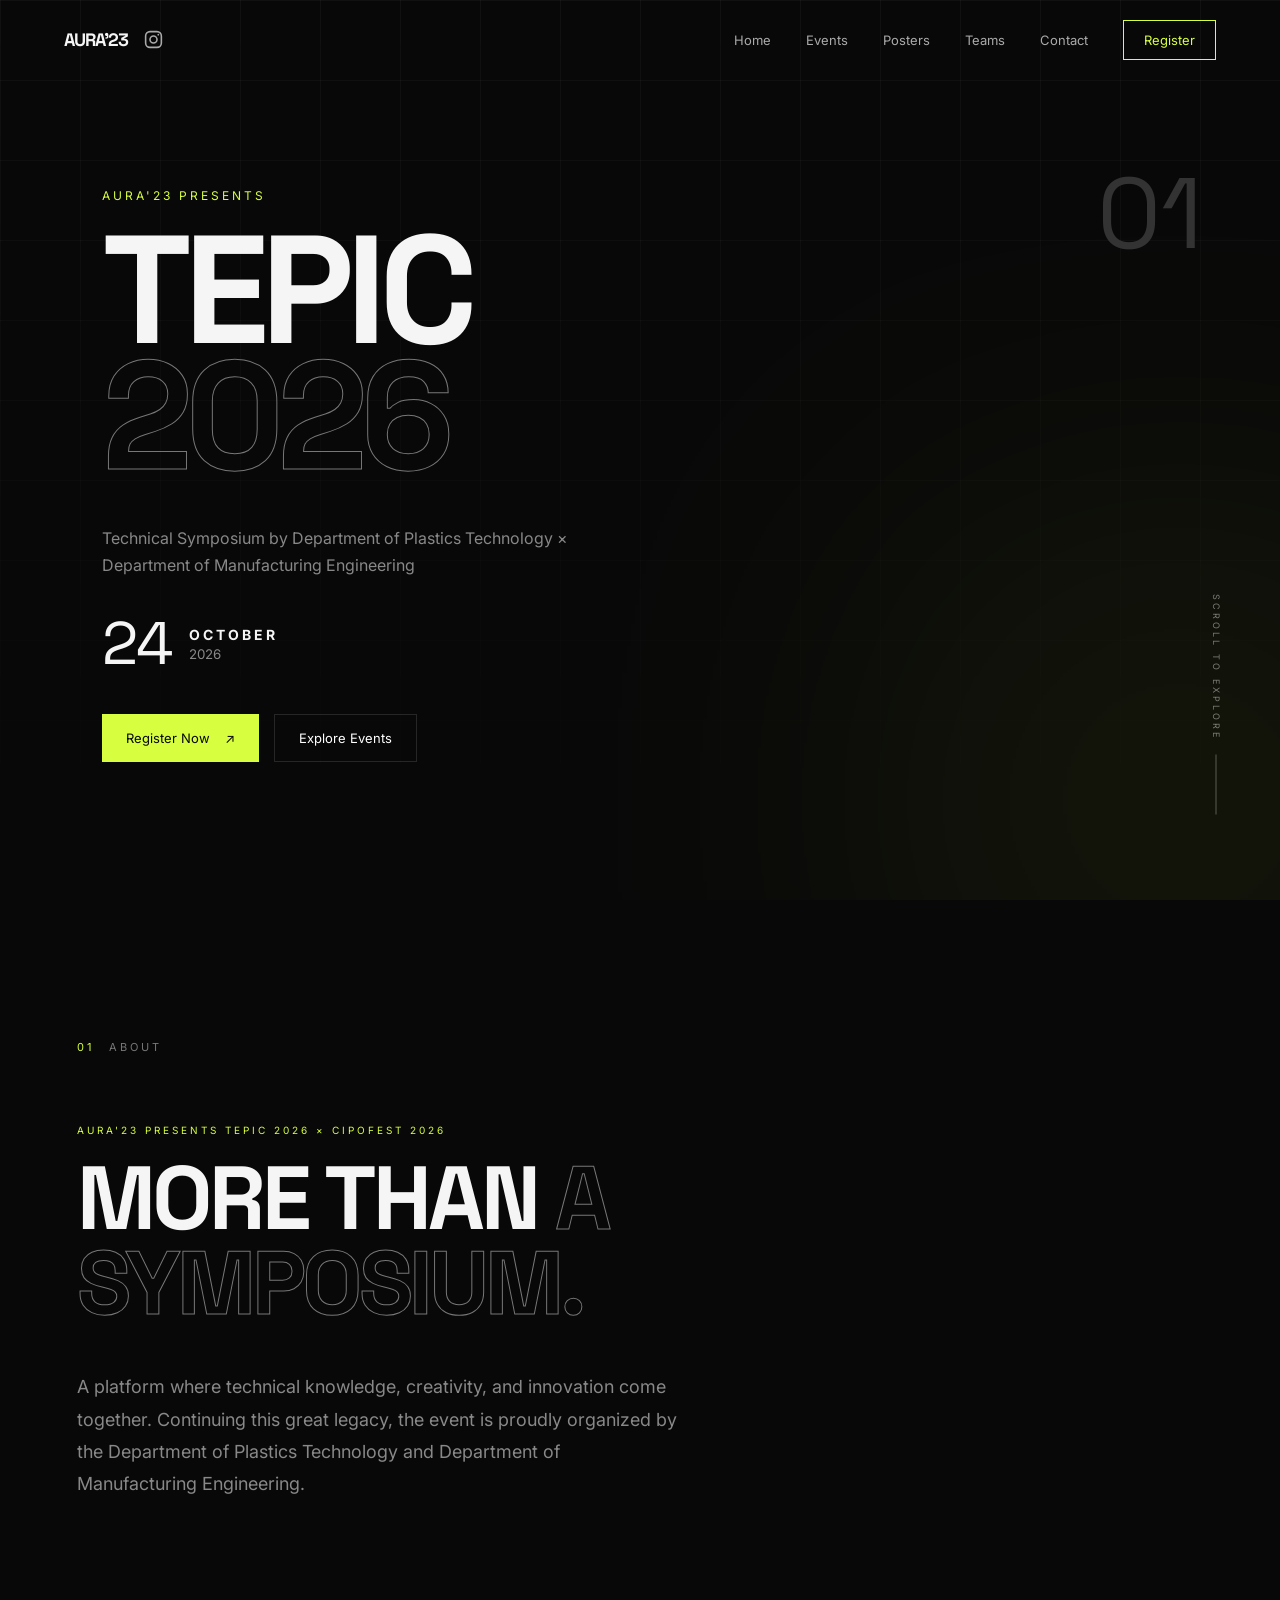
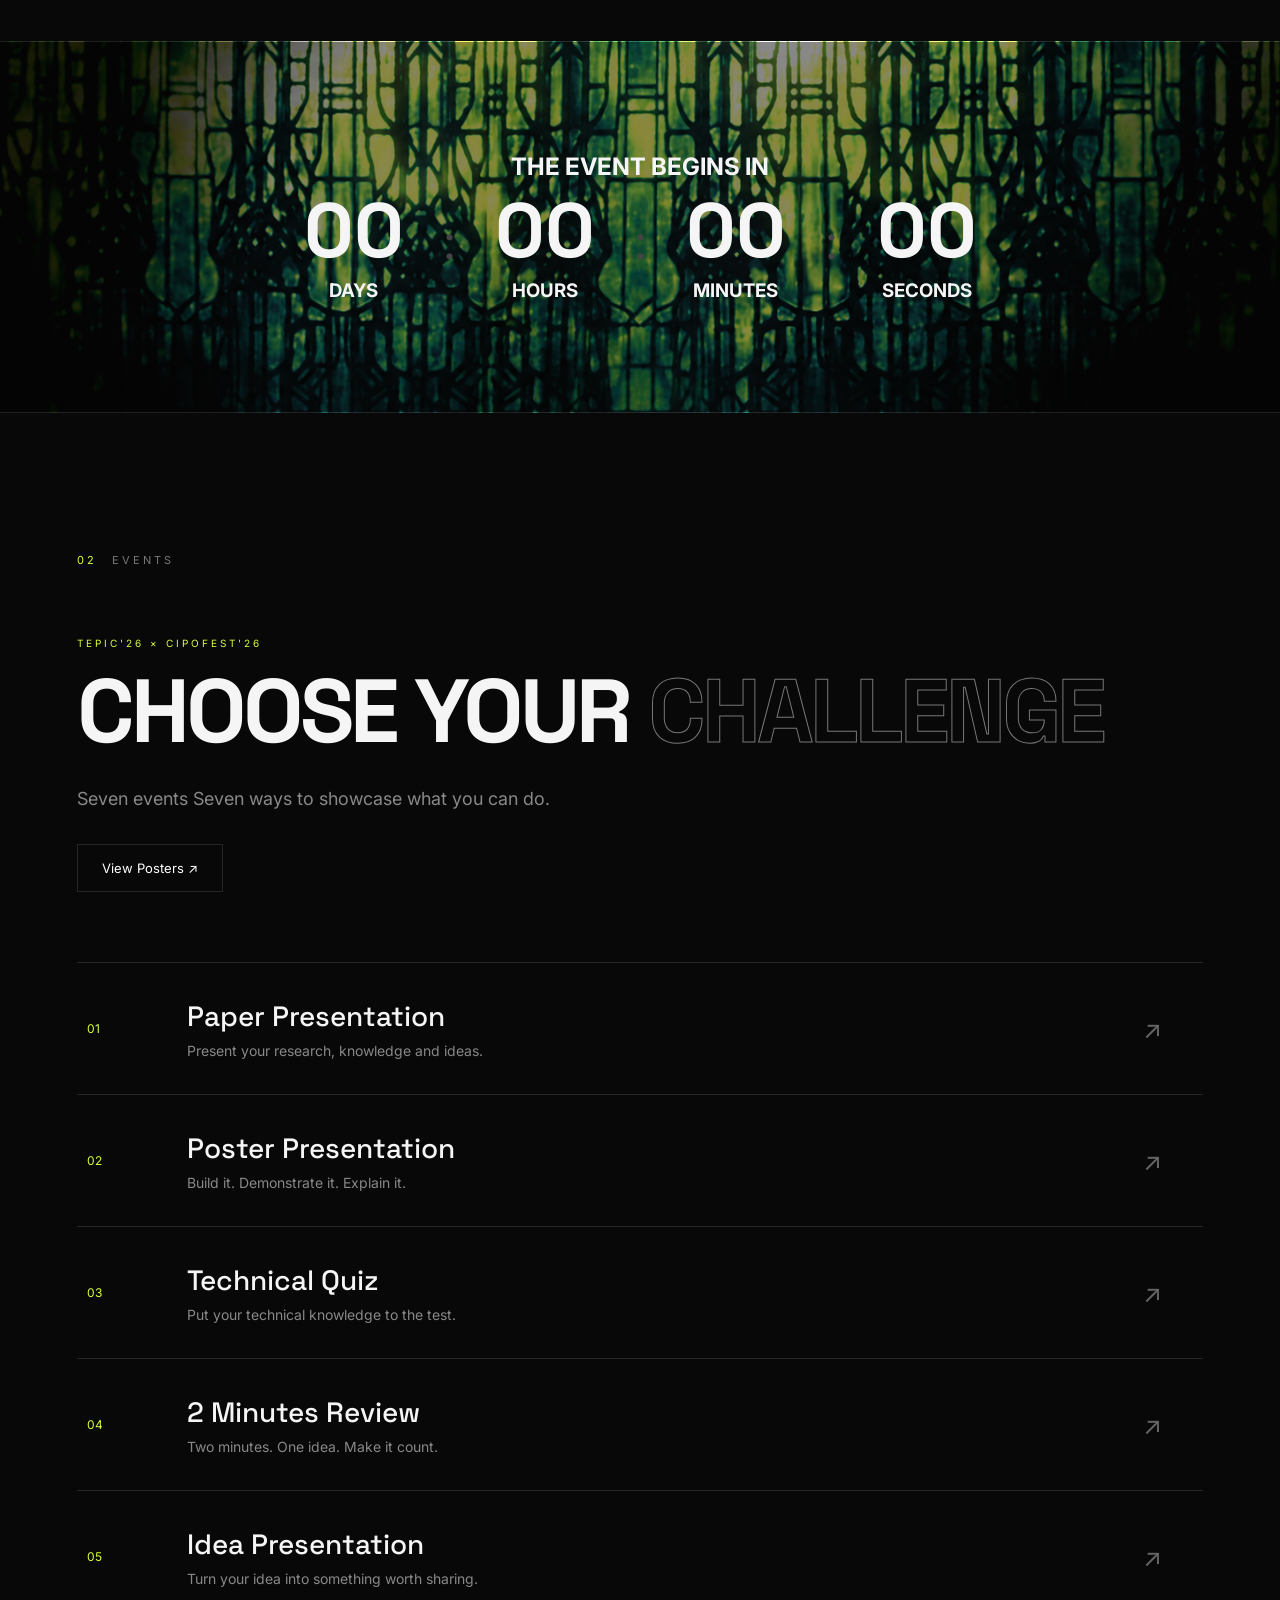
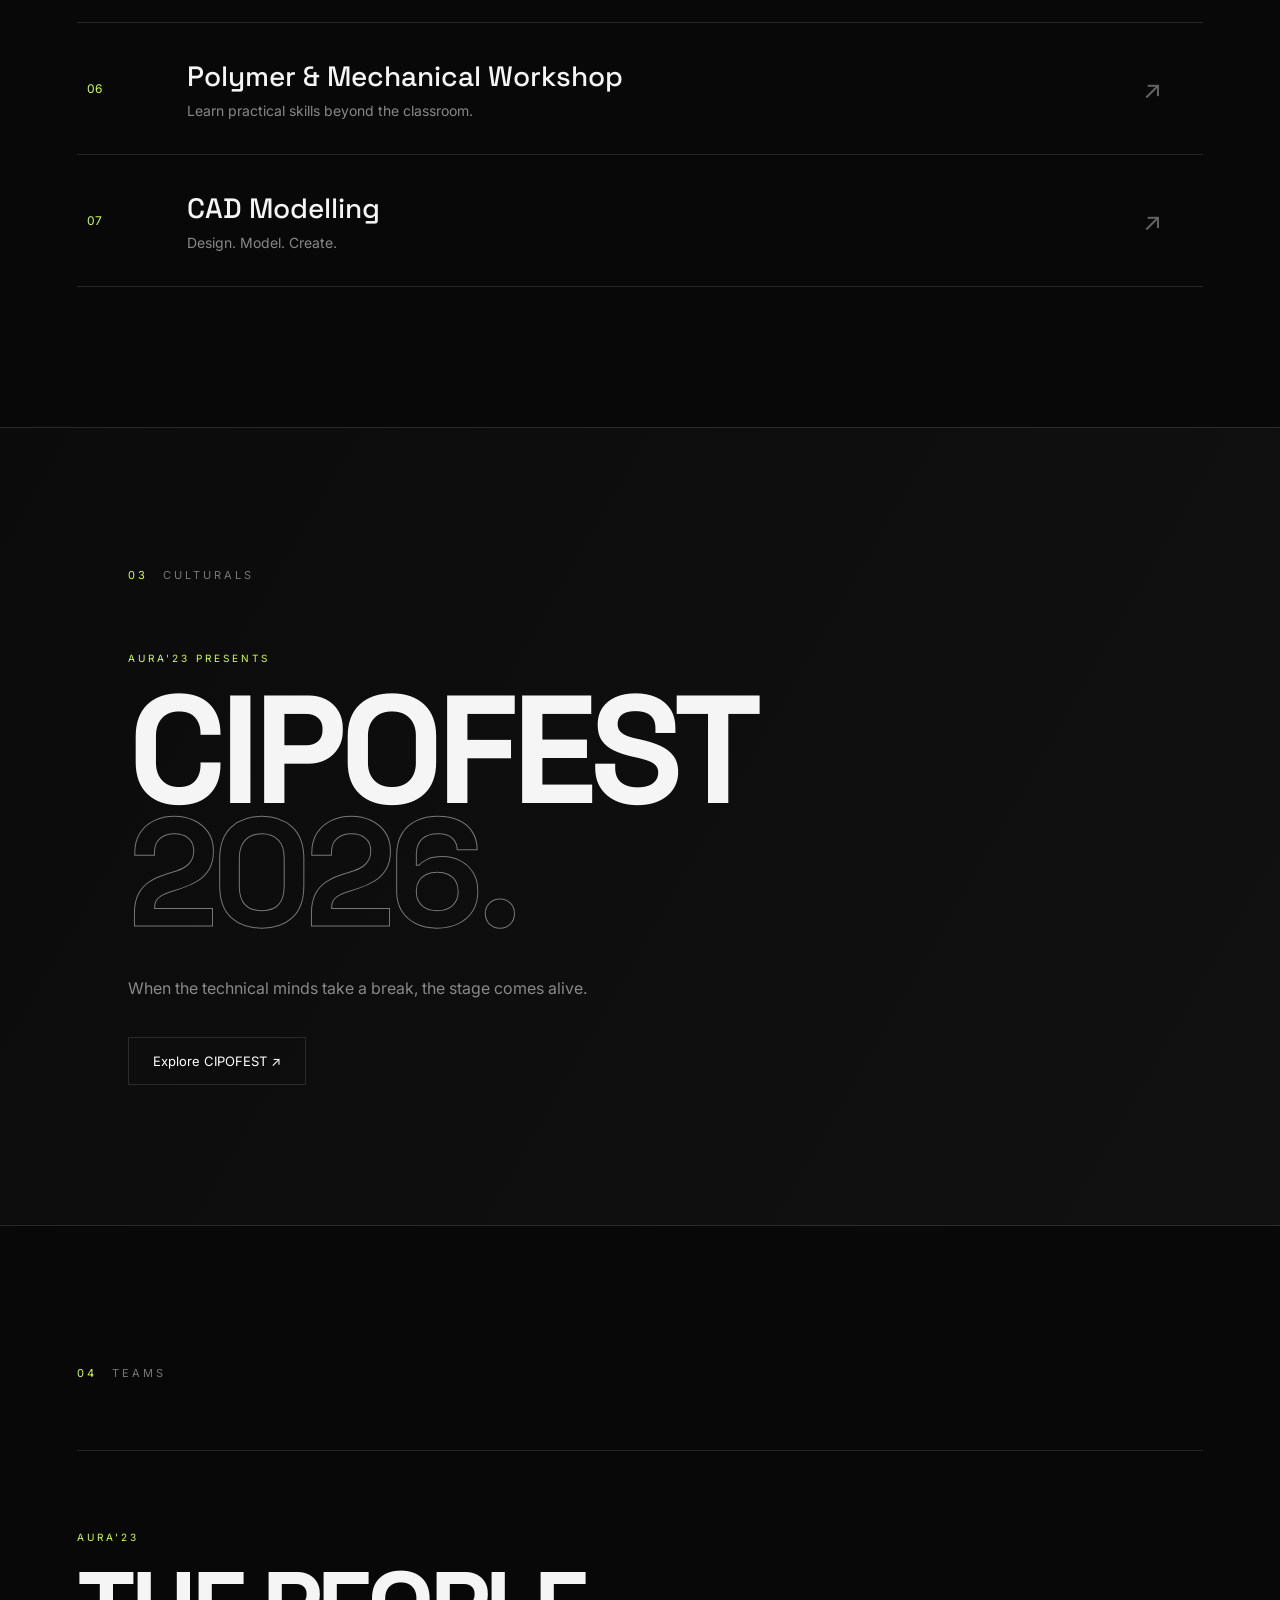
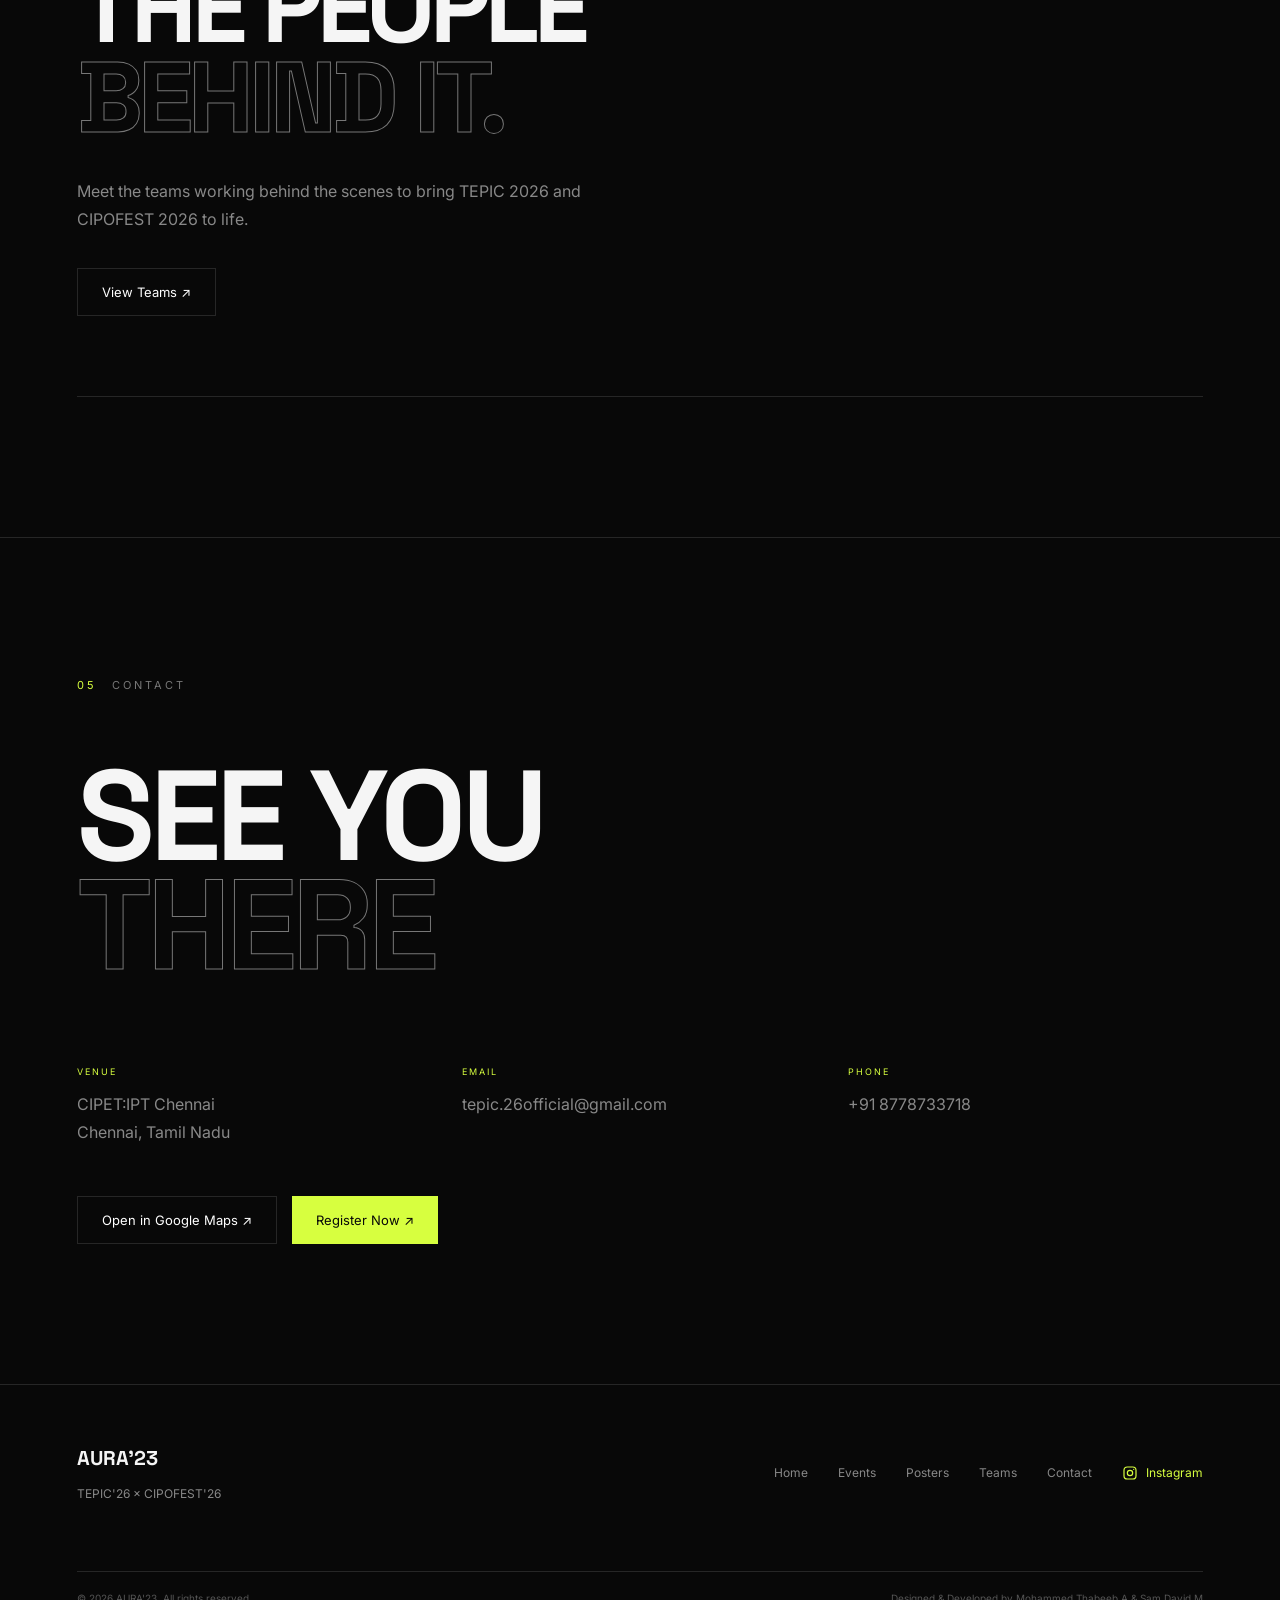
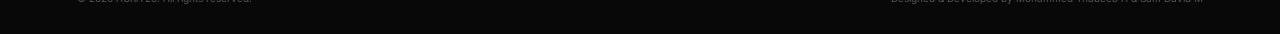
==== index.html @ 339a8292 "instagram logo" ====
<!DOCTYPE html>
<html lang="en">
<head>
    <meta charset="UTF-8">
    <meta name="viewport" content="width=device-width, initial-scale=1.0">

    <title>AURA'23 | TEPIC'26 × CIPOFEST'26 </title>

    <meta
        name="description"
        content="AURA'23 presents TEPIC 2026 and CIPOFEST 2026. A technical Symposium cum Cultural event."
    >

    <link rel="icon" href="assets/icons/favicon.png">

    <link rel="preconnect" href="https://fonts.googleapis.com">
    <link rel="preconnect" href="https://fonts.gstatic.com" crossorigin>

    <link
        href="https://fonts.googleapis.com/css2?family=Inter:wght@400;500;600;700&family=Space+Grotesk:wght@400;500;600;700&display=swap"
        rel="stylesheet"
    >

    <link rel="stylesheet" href="css/style.css">
</head>

<body>

<!-- ================= NAVBAR ================= -->

<header class="navbar" id="navbar">

    <div class="nav-brand">

        <a href="#home" class="nav-logo">
            <span>AURA'23</span>
        </a>

        <a
            href="https://www.instagram.com/tepic_26/"
            target="_blank"
            rel="noopener noreferrer"
            class="instagram-icon"
            aria-label="Instagram"
        >
            <svg viewBox="0 0 24 24" aria-hidden="true">
                <rect x="3" y="3" width="18" height="18" rx="5"></rect>
                <circle cx="12" cy="12" r="4"></circle>
                <circle cx="17.5" cy="6.5" r="1"></circle>
            </svg>
        </a>

    </div>

    <nav class="nav-links" id="navLinks">
        <a href="#home">Home</a>
        <a href="#events">Events</a>
        <a href="posters.html">Posters</a>
        <a href="#teams">Teams</a>
        <a href="#contact">Contact</a>

        <a href="registration.html" class="nav-register">
            Register
        </a>
    </nav>

    <button class="menu-btn" id="menuBtn">
        ☰
    </button>

</header>


<main>

<!-- ================= HERO ================= -->

<section class="hero" id="home">

    <div class="hero-grid"></div>

    <div class="hero-content">

        <p class="hero-label">
            AURA'23 PRESENTS
        </p>

        <h1>
            TEPIC
            <span>2026</span>
        </h1>

        <p class="hero-description">
            Technical Symposium by
            Department of Plastics Technology
            ×
            Department of Manufacturing Engineering
        </p>

        <div class="event-date">
            <span>24</span>

            <div>
                <strong>OCTOBER</strong>
                <small>2026</small>
            </div>
        </div>

        <div class="hero-buttons">

            <a href="registration.html" class="btn btn-primary">
                Register Now
                <span>↗</span>
            </a>

            <a href="#events" class="btn btn-secondary">
                Explore Events
            </a>

        </div>

    </div>


    <div class="hero-side-text">
        <span>SCROLL TO EXPLORE</span>
        <div></div>
    </div>

    <div class="hero-number">
        01
    </div>

</section>


<!-- ================= ABOUT ================= -->

<section class="about section">

    <div class="section-label">
        <span>01</span>
        ABOUT
    </div>

    <div class="about-content">

        <p class="mini-heading">
            AURA'23 Presents TEPIC 2026 × CIPOFEST 2026
        </p>

        <h2>
            MORE THAN
            <span>A SYMPOSIUM.</span>
        </h2>

        <p>
            <!-- =================A platform where technical knowledge,
            creativity and innovation come together.
            Organized by the Departments of
            Plastics Technology and 
            Department of Manufacturing Engineering.================= -->

            A platform where technical knowledge, creativity, and innovation come together.
            Continuing this great legacy, the event is proudly organized by the 
            Department of Plastics Technology and Department of Manufacturing Engineering.
        </p>

    </div>

</section>


<!-- ================= COUNTDOWN ================= -->

<section class="countdown-section">

    <div class="countdown-container">

        <h2>THE EVENT BEGINS IN</h2>

        <div class="countdown" id="countdown">

            <div class="countdown-item">
                <strong id="days">00</strong>
                <h3>DAYS</h3>
            </div>

            <div class="countdown-separator">:</div>

            <div class="countdown-item">
                <strong id="hours">00</strong>
                <h3>HOURS</h3>
            </div>

            <div class="countdown-separator">:</div>

            <div class="countdown-item">
                <strong id="minutes">00</strong>
                <h3>MINUTES</h3>
            </div>

            <div class="countdown-separator">:</div>

            <div class="countdown-item">
                <strong id="seconds">00</strong>
                <h3>SECONDS</h3>
            </div>

        </div>

    </div>

</section>


<!-- ================= EVENTS ================= -->

<section class="events section" id="events">

    <div class="section-label">
        <span>02</span>
        EVENTS
    </div>

    <div class="section-heading">

        <p class="mini-heading">
            TEPIC'26 × CIPOFEST'26
        </p>

        <h2>
            CHOOSE YOUR
            <span>CHALLENGE</span>
        </h2>

        <p>
            Seven events Seven ways to showcase
            what you can do.
        </p>

        <a href="posters.html" class="btn btn-secondary view-posters-btn">
            View Posters ↗
        </a>

    </div>


    <div class="events-list">


        <a href="event.html?event=paper" class="event-card">

            <div class="event-number">01</div>

            <div class="event-info">

                <h3>Paper Presentation</h3>

                <p>
                    Present your research,
                    knowledge and ideas.
                </p>

            </div>

            <div class="event-arrow">↗</div>

        </a>


        <a href="event.html?event=poster" class="event-card">

            <div class="event-number">02</div>

            <div class="event-info">

                <h3>Poster Presentation</h3>

                <p>
                    Build it. Demonstrate it.
                    Explain it.
                </p>

            </div>

            <div class="event-arrow">↗</div>

        </a>


        <a href="event.html?event=quiz" class="event-card">

            <div class="event-number">03</div>

            <div class="event-info">

                <h3>Technical Quiz</h3>

                <p>
                    Put your technical knowledge
                    to the test.
                </p>

            </div>

            <div class="event-arrow">↗</div>

        </a>


        <a href="event.html?event=review" class="event-card">

            <div class="event-number">04</div>

            <div class="event-info">

                <h3>2 Minutes Review</h3>

                <p>
                    Two minutes. One idea.
                    Make it count.
                </p>

            </div>

            <div class="event-arrow">↗</div>

        </a>


        <a href="event.html?event=idea" class="event-card">

            <div class="event-number">05</div>

            <div class="event-info">

                <h3>Idea Presentation</h3>

                <p>
                    Turn your idea into
                    something worth sharing.
                </p>

            </div>

            <div class="event-arrow">↗</div>

        </a>


        <a href="event.html?event=workshop" class="event-card">

            <div class="event-number">06</div>

            <div class="event-info">

                <h3>Polymer & Mechanical Workshop</h3>

                <p>
                    Learn practical skills
                    beyond the classroom.
                </p>

            </div>

            <div class="event-arrow">↗</div>

        </a>


        <a href="event.html?event=cad" class="event-card">

            <div class="event-number">07</div>

            <div class="event-info">

                <h3>CAD Modelling</h3>

                <p>
                    Design. Model. Create.
                </p>

            </div>

            <div class="event-arrow">↗</div>

        </a>

    </div>

</section>

<!-- ================= CULTURALS ================= -->

<section class="culture section">

    <div class="section-label">
        <span>03</span>
        CULTURALS
    </div>

    <div class="culture-content">

        <p class="mini-heading">
            AURA'23 PRESENTS
        </p>

        <h2>
            CIPOFEST
            <span>2026.</span>
        </h2>

        <p>
            When the technical minds take a break,
            the stage comes alive.
        </p>

        <a href="culturals.html" class="btn btn-secondary">
            Explore CIPOFEST ↗
        </a>

    </div>

</section>


<!-- ================= TEAM ================= -->

<section class="team section" id="teams">

    <div class="section-label">
        <span>04</span>
        TEAMS
    </div>

    <div class="team-landing">

        <div class="team-landing-content">

            <p class="mini-heading">
                AURA'23
            </p>

            <h2>
                THE PEOPLE
                <span>BEHIND IT.</span>
            </h2>

            <p>
                Meet the teams working behind the scenes
                to bring TEPIC 2026 and CIPOFEST 2026
                to life.
            </p>

            <a href="teams.html" class="btn btn-secondary">
                View Teams ↗
            </a>

        </div>


    </div>

</section>


<!-- ================= CONTACT ================= -->

<section class="contact section" id="contact">

    <div class="section-label">
        <span>05</span>
        CONTACT
    </div>

    <div class="contact-container">

        <h2>
            SEE YOU
            <span>THERE</span>
        </h2>


        <div class="contact-details">

            <div>

                <small>VENUE</small>

                <p>
                    CIPET:IPT Chennai<br>
                    Chennai, Tamil Nadu
                </p>

            </div>


            <div>

                <small>EMAIL</small>

                <p>
                    tepic.26official@gmail.com
                </p>

            </div>


            <div>

                <small>PHONE</small>

                <p>
                    +91 8778733718
                </p>

            </div>

        </div>


        <div class="contact-buttons">

            <a
                href="https://www.google.com/maps/place/CENTRAL+INSTITUTE+OF+PLASTICS+ENGINEERING+%26+TECHNOLOGY,+SIDCO+Industrial+Estate,+Guindy,+Chennai,+Tamil+Nadu+600032/@13.0150024,80.2032359,17.46z/data=!4m6!3m5!1s0x3a52673ede9efd29:0x90d9ebf8c364686b!8m2!3d13.0145343!4d80.2052895!16s%2Fg%2F11n6spdlp0?entry=ttu&g_ep=EgoyMDI2MDkyOC4wIKXMDSoASAFQAw%3D%3D"
                target="_blank"
                class="btn btn-secondary"
            >
                Open in Google Maps ↗
            </a>

            <a
                href="registration.html"
                class="btn btn-primary"
            >
                Register Now ↗
            </a>

        </div>

    </div>

</section>

</main>


<!-- ================= FOOTER ================= -->

<footer>

    <div class="footer-top">

        <div class="footer-logo">

            <strong>
                AURA'23
            </strong>

            <p>
                TEPIC'26 × CIPOFEST'26
            </p>

        </div>


        <div class="footer-links">

            <a href="#home">Home</a>
            <a href="#events">Events</a>
            <a href="posters.html">Posters</a>
            <a href="#teams">Teams</a>
            <a href="#contact">Contact</a>

            <a
                href="https://www.instagram.com/tepic_26?utm_source=ig_web_button_share_sheet&stkn=ZDNlZDc0MzIxNw=="
                target="_blank"
                rel="noopener noreferrer"
                class="footer-instagram"
                aria-label="Instagram"
            >
                <svg viewBox="0 0 24 24" aria-hidden="true">
                    <rect x="3" y="3" width="18" height="18" rx="5"></rect>
                    <circle cx="12" cy="12" r="4"></circle>
                    <circle cx="17.5" cy="6.5" r="1"></circle>
                </svg>
                Instagram
            </a>

        </div>

    </div>


    <div class="footer-bottom">

        <span>
            © 2026 AURA'23. All rights reserved.
        </span>

        <span>
            Designed & Developed by Mohammed Thabeeb A & Sam David M
        </span>

    </div>

</footer>


<script src="js/main.js"></script>

</body>
</html>
---- css/style.css ----
/* =====================================================
   RESET
===================================================== */

* {
    margin: 0;
    padding: 0;
    box-sizing: border-box;
}

html {
    scroll-behavior: smooth;
}

body {
    background: #080808;
    color: #f5f5f5;
    font-family: "Inter", sans-serif;
    overflow-x: hidden;
}

a {
    color: inherit;
    text-decoration: none;
}

button {
    font-family: inherit;
}


/* =====================================================
   VARIABLES
===================================================== */

:root {

    --bg: #080808;
    --surface: #101010;
    --surface-2: #151515;

    --text: #f5f5f5;
    --muted: #888;

    --border: rgba(255,255,255,0.12);

    --accent: #d7ff3f;

    --max-width: 1300px;
}


/* =====================================================
   NAVBAR
===================================================== */

.navbar {

    position: fixed;

    top: 0;
    left: 0;

    width: 100%;
    height: 80px;

    display: flex;

    align-items: center;
    justify-content: space-between;

    padding: 0 5%;

    z-index: 1000;

    border-bottom: 1px solid transparent;

    transition: 0.3s ease;
}

.navbar.scrolled {

    background: rgba(8,8,8,0.88);

    backdrop-filter: blur(15px);

    border-color: var(--border);
}


.nav-logo {

    font-family: "Space Grotesk";

    font-size: 18px;

    font-weight: 700;

    letter-spacing: -1px;
}


.nav-links {

    display: flex;

    align-items: center;

    gap: 35px;
}


.nav-links a {

    font-size: 13px;

    color: #aaa;

    transition: 0.25s ease;
}


.nav-links a:hover {
    color: white;
}


.nav-register {

    padding: 11px 20px;

    border: 1px solid var(--accent);

    color: var(--accent) !important;
}

/* ================= NAV BRAND ================= */

.nav-brand {
    display: flex;
    align-items: center;
    gap: 14px;
}

.nav-logo {
    font-family: "Space Grotesk";
    font-size: 18px;
    font-weight: 700;
    letter-spacing: -1px;
}


/* ================= INSTAGRAM ================= */

.instagram-icon {
    width: 22px;
    height: 22px;

    display: inline-flex;
    align-items: center;
    justify-content: center;

    color: #aaa;

    transition: 0.25s ease;

    flex-shrink: 0;
}

.instagram-icon svg {
    width: 21px;
    height: 21px;

    fill: none;
    stroke: currentColor;
    stroke-width: 1.8;
}

.instagram-icon svg circle:last-child {
    fill: currentColor;
    stroke: none;
}

.instagram-icon:hover {
    color: var(--accent);
    transform: translateY(-2px);
}

.menu-btn {

    display: none;

    background: none;

    border: none;

    color: white;

    font-size: 25px;

    cursor: pointer;
}


/* =====================================================
   HERO
===================================================== */

.hero {

    min-height: 100vh;

    position: relative;

    display: flex;

    align-items: center;

    padding: 150px 8% 100px;

    overflow: hidden;
}


.hero-grid {

    position: absolute;

    inset: 0;

    background-image:
        linear-gradient(
            rgba(255,255,255,0.04) 1px,
            transparent 1px
        ),
        linear-gradient(
            90deg,
            rgba(255,255,255,0.04) 1px,
            transparent 1px
        );

    background-size: 80px 80px;

    mask-image: linear-gradient(
        to bottom,
        black,
        transparent
    );
}


.hero::after {

    content: "";

    position: absolute;

    width: 600px;
    height: 600px;

    background: var(--accent);

    opacity: 0.06;

    filter: blur(150px);

    right: -200px;
    bottom: -200px;
}


.hero-content {

    position: relative;

    z-index: 2;

    max-width: 1000px;
}


.hero-label {

    color: var(--accent);

    font-size: 12px;

    letter-spacing: 3px;

    margin-bottom: 25px;
}


.hero h1 {

    font-family: "Space Grotesk";

    font-size: clamp(70px, 12vw, 180px);

    line-height: 0.82;

    letter-spacing: -8px;

    font-weight: 700;
}


.hero h1 span {

    display: block;

    color: transparent;

    -webkit-text-stroke: 1px #777;
}


.hero-description {

    margin-top: 45px;

    max-width: 550px;

    color: var(--muted);

    line-height: 1.7;

    font-size: 16px;
}


.event-date {

    display: flex;

    align-items: center;

    gap: 15px;

    margin-top: 35px;
}


.event-date > span {

    font-family: "Space Grotesk";

    font-size: 60px;

    line-height: 1;
}


.event-date strong {

    display: block;

    font-size: 14px;

    letter-spacing: 3px;
}


.event-date small {

    color: var(--muted);
}


.hero-buttons {

    display: flex;

    gap: 15px;

    margin-top: 40px;
}


.btn {

    display: inline-flex;

    align-items: center;

    justify-content: center;

    gap: 15px;

    padding: 15px 24px;

    font-size: 13px;

    transition: 0.3s ease;
}


.btn-primary {

    background: var(--accent);

    color: #080808;
}


.btn-primary:hover {

    transform: translateY(-3px);
}


.btn-secondary {

    border: 1px solid var(--border);

    color: white;
}


.btn-secondary:hover {

    background: white;

    color: black;
}


.hero-side-text {

    position: absolute;

    right: 5%;

    bottom: 80px;

    display: flex;

    align-items: center;

    gap: 15px;

    transform: rotate(90deg);

    transform-origin: right;
}


.hero-side-text span {

    font-size: 9px;

    letter-spacing: 3px;

    color: #777;
}


.hero-side-text div {

    width: 60px;

    height: 1px;

    background: #555;
}


.hero-number {

    position: absolute;

    right: 6%;

    top: 150px;

    font-family: "Space Grotesk";

    color: #333;

    font-size: 100px;
}


/* =====================================================
   GENERAL SECTIONS
===================================================== */

.section {

    max-width: var(--max-width);

    margin: auto;

    padding: 140px 6%;
}


.section-label {

    display: flex;

    align-items: center;

    gap: 15px;

    color: #777;

    font-size: 11px;

    letter-spacing: 3px;

    margin-bottom: 70px;
}


.section-label span {

    color: var(--accent);
}


.mini-heading {

    color: var(--accent) !important;

    font-size: 10px !important;

    letter-spacing: 3px;

    text-transform: uppercase;
}


/* =====================================================
   ABOUT
===================================================== */

.about-content {

    max-width: 1000px;
}


.about h2,
.section-heading h2 {

    font-family: "Space Grotesk";

    font-size: clamp(45px, 7vw, 90px);

    line-height: 0.95;

    letter-spacing: -4px;

    margin-top: 20px;
}


.about h2 span,
.section-heading h2 span {

    color: transparent;

    -webkit-text-stroke: 1px #777;
}


.about p:last-child {

    max-width: 600px;

    margin-top: 45px;

    color: var(--muted);

    line-height: 1.8;

    font-size: 18px;
}


/* =====================================================
   COUNTDOWN
===================================================== */

.countdown-section {

    position: relative;

    border-top: 1px solid var(--border);
    border-bottom: 1px solid var(--border);

    padding: 110px 6%;

    background-image:
        linear-gradient(
            rgba(8, 8, 8, 0.48),
            rgba(8, 8, 8, 0.48)
        ),
        url("../assets/images/cipofest-bg.png");

    background-size: cover;
    background-position: center;
    background-repeat: no-repeat;

    overflow: hidden;
}


.countdown-container {

    max-width: var(--max-width);

    margin: auto;

    text-align: center;
}


.countdown-container > p {

    color: var(--muted);

    font-size: 11px;

    letter-spacing: 4px;

    margin-bottom: 40px;
}


.countdown {

    display: flex;

    align-items: center;

    justify-content: center;

    gap: 30px;
}


.countdown-item {

    display: flex;

    flex-direction: column;

    min-width: 120px;
}


.countdown-item strong {

    font-family: "Space Grotesk";

    font-size: clamp(45px, 6vw, 80px);
}


.countdown-item span {

    color: var(--muted);

    font-size: 9px;

    letter-spacing: 3px;
}


.countdown-separator {

    color: #444;

    font-size: 50px;
}


/* =====================================================
   EVENTS
===================================================== */

.section-heading {
    
    margin-bottom: 70px;

}

.section-heading > p:not(.mini-heading) {
    
    color: var(--muted);
    
    margin-top: 30px;
    
    font-size: 18px;
    
    line-height: 1.7;
}

.view-posters-btn {
    
    display: inline-flex;
    
    margin-top: 30px !important;
}

.view-posters-btn:hover {

    background: white;

    color: black;
}

.events-list {

    border-top: 1px solid var(--border);
}


.event-card {

    display: grid;

    grid-template-columns: 100px 1fr 50px;

    align-items: center;

    padding: 35px 10px;

    border-bottom: 1px solid var(--border);

    transition: 0.3s ease;

    text-decoration: none;

    color: inherit;

    cursor: pointer;
}


.event-card:hover {

    padding-left: 25px;

    background: rgba(255,255,255,0.025);
}


.event-number {

    color: var(--accent);

    font-size: 12px;
}


.event-info h3 {

    font-family: "Space Grotesk";

    font-size: 28px;

    font-weight: 500;
}


.event-info p {

    color: var(--muted);

    margin-top: 8px;

    font-size: 14px;
}


.event-arrow {

    font-size: 25px;

    color: #666;
}


/* =====================================================
   CULTURALS
===================================================== */

.culture {

    max-width: none;

    padding-left: 10%;
    padding-right: 10%;

    background:
        linear-gradient(
            120deg,
            #0b0b0b,
            #111
        );

    border-top: 1px solid var(--border);

    border-bottom: 1px solid var(--border);
}


.culture-content {

    max-width: 900px;
}


.culture h2 {

    font-family: "Space Grotesk";

    font-size: clamp(70px, 12vw, 160px);

    line-height: 0.8;

    letter-spacing: -7px;

    margin-top: 25px;
}


.culture h2 span {

    display: block;

    color: transparent;

    -webkit-text-stroke: 1px #777;
}


.culture-content > p:not(.mini-heading) {

    color: var(--muted);

    margin-top: 40px;

    max-width: 500px;

    line-height: 1.7;
}


.culture .btn {

    margin-top: 35px;
}


/* =====================================================
   TEAM
===================================================== */

.team-landing {

    position: relative;

    border-top: 1px solid var(--border);

    border-bottom: 1px solid var(--border);

    padding: 80px 0;

}


.team-landing-content {

    max-width: 800px;

}


.team-landing h2 {

    font-family: "Space Grotesk";

    font-size: clamp(55px, 8vw, 100px);

    line-height: 0.9;

    letter-spacing: -5px;

    margin-top: 20px;

}


.team-landing h2 span {

    color: transparent;

    -webkit-text-stroke: 1px #777;

}


.team-landing-content > p:not(.mini-heading) {

    max-width: 550px;

    color: var(--muted);

    line-height: 1.7;

    margin-top: 35px;

}


.team-landing .btn {

    margin-top: 35px;

}


.team-landing-number {

    position: absolute;

    right: 0;

    top: 50%;

    transform: translateY(-50%);

    font-family: "Space Grotesk";

    font-size: 180px;

    color: #151515;

}


/* =====================================================
   CONTACT
===================================================== */

.contact {

    border-top: 1px solid var(--border);
}


.contact-container h2 {

    font-family: "Space Grotesk";

    font-size: clamp(60px, 10vw, 130px);

    line-height: 0.85;

    letter-spacing: -5px;
}


.contact-container h2 span {

    display: block;

    color: transparent;

    -webkit-text-stroke: 1px #777;
}


.contact-details {

    display: grid;

    grid-template-columns: repeat(3, 1fr);

    gap: 30px;

    margin-top: 80px;
}


.contact-details small {

    color: var(--accent);

    font-size: 9px;

    letter-spacing: 2px;
}


.contact-details p {

    color: var(--muted);

    line-height: 1.7;

    margin-top: 12px;
}


.contact-buttons {

    display: flex;

    gap: 15px;

    margin-top: 50px;
}


/* =====================================================
   FOOTER
===================================================== */

footer {

    border-top: 1px solid var(--border);

    padding: 60px 6% 30px;
}


.footer-top {

    max-width: var(--max-width);

    margin: auto;

    display: flex;

    justify-content: space-between;
}


.footer-logo strong {

    font-family: "Space Grotesk";

    font-size: 20px;
}


.footer-logo p {

    color: var(--muted);

    font-size: 12px;

    margin-top: 15px;
}


.footer-links {

    display: flex;

    gap: 30px;

    align-items: center;
}


.footer-links a {

    color: #888;

    font-size: 12px;
}


.footer-links a:hover {

    color: white;
}


.footer-bottom {

    max-width: var(--max-width);

    margin: 70px auto 0;

    padding-top: 20px;

    border-top: 1px solid var(--border);

    display: flex;

    justify-content: space-between;

    color: #555;

    font-size: 10px;
}

.footer-instagram {
    display: inline-flex;
    align-items: center;
    gap: 8px;
    color: var(--accent) !important;
}

.footer-instagram svg {
    width: 16px;
    height: 16px;
    fill: none;
    stroke: currentColor;
    stroke-width: 1.8;
}

.footer-instagram svg circle:last-child {
    fill: currentColor;
    stroke: none;
}

.footer-instagram:hover {
    color: white !important;
}

/* =====================================================
   MOBILE
===================================================== */

@media (max-width: 800px) {

    .nav-links {

        position: absolute;

        top: 80px;

        left: 0;

        width: 100%;

        background: #080808;

        border-bottom: 1px solid var(--border);

        padding: 30px;

        flex-direction: column;

        align-items: flex-start;

        display: none;
    }


    .nav-links.active {

        display: flex;
    }


    .menu-btn {

        display: block;
    }


    .hero {

        padding: 140px 6% 80px;
    }


    .hero h1 {

        font-size: 70px;

        letter-spacing: -4px;
    }


    .hero-side-text,
    .hero-number {

        display: none;
    }


    .countdown {

        gap: 8px;
    }


    .countdown-item {

        min-width: 65px;
    }


    .countdown-separator {

        font-size: 25px;
    }


    .announcement-layout {

        grid-template-columns: 1fr;

        gap: 60px;
    }


    .team-grid {

        grid-template-columns: 1fr;
    }


    .contact-details {

        grid-template-columns: 1fr;

        gap: 30px;
    }


    .footer-top {

        flex-direction: column;

        gap: 40px;
    }


    .footer-links {

        flex-wrap: wrap;
    }


    .footer-bottom {

        flex-direction: column;

        gap: 10px;
    }


    .culture {

        padding-left: 6%;
        padding-right: 6%;
    }

}
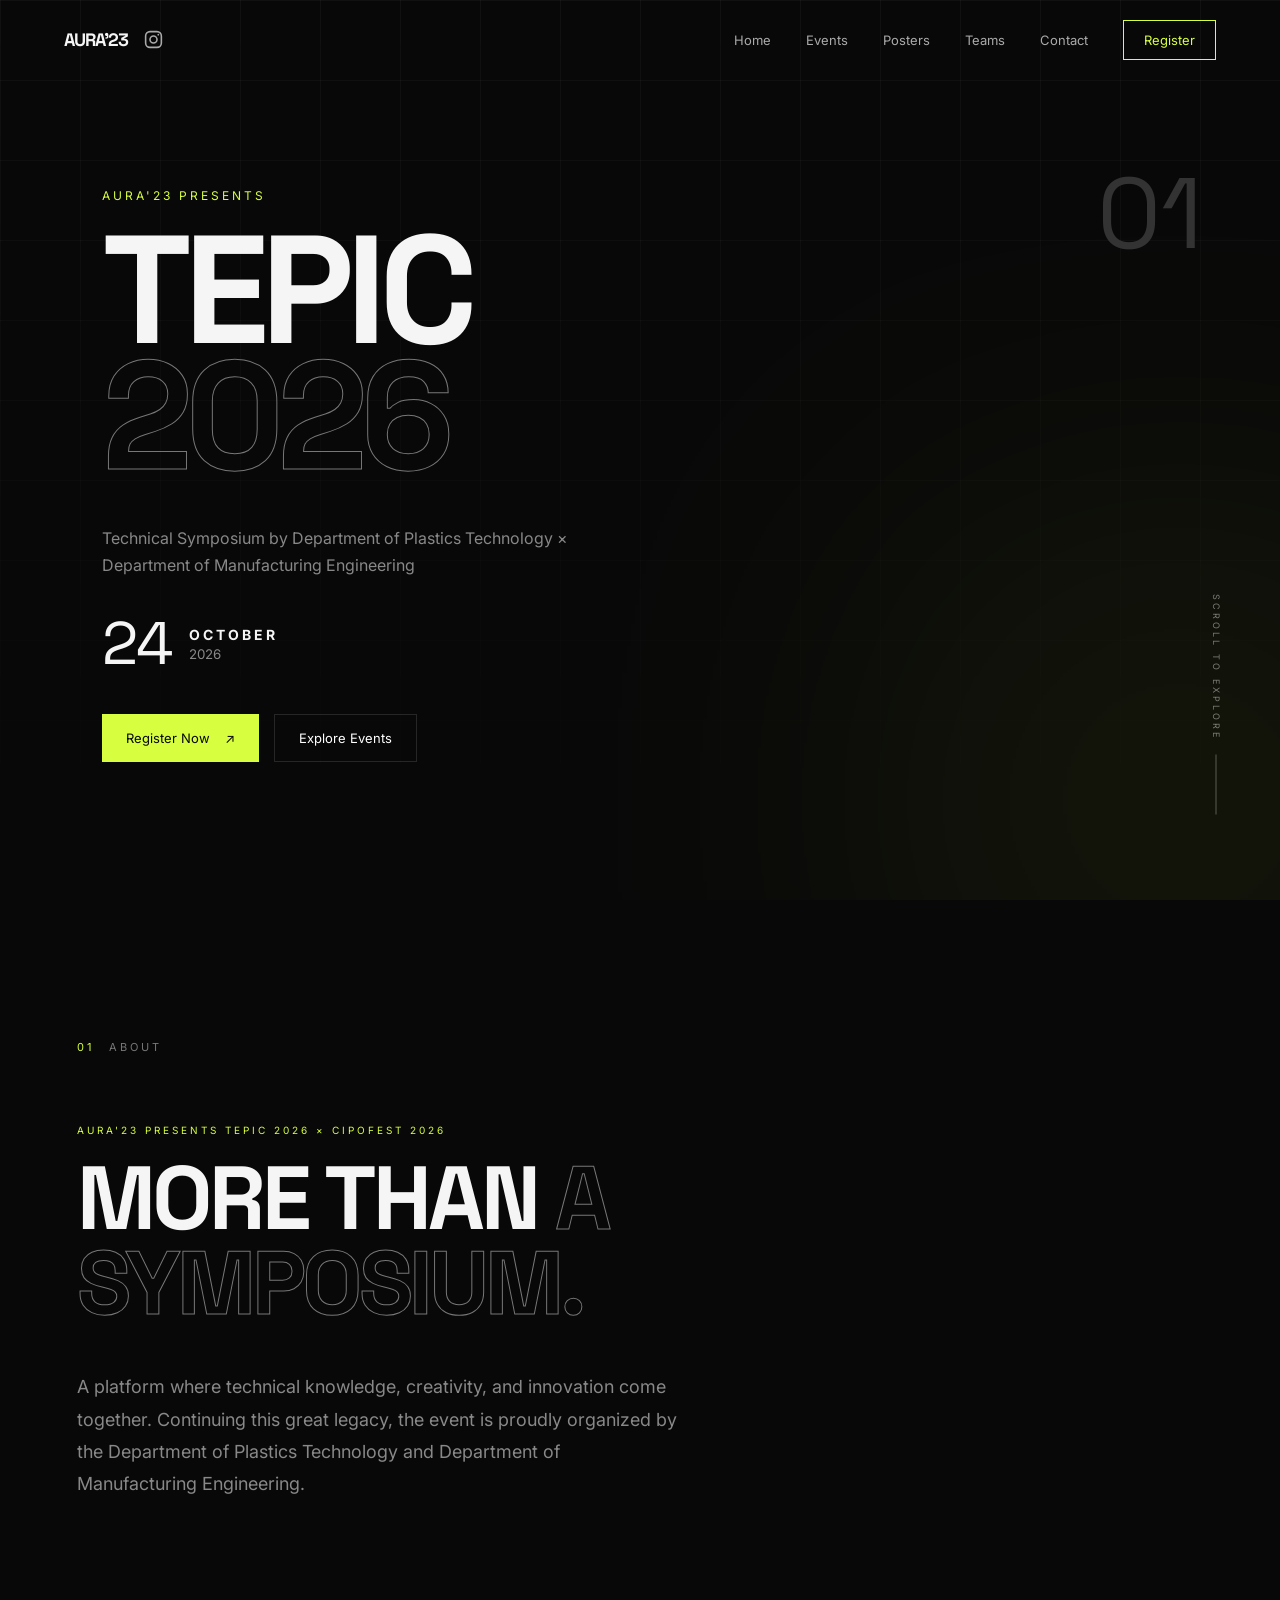
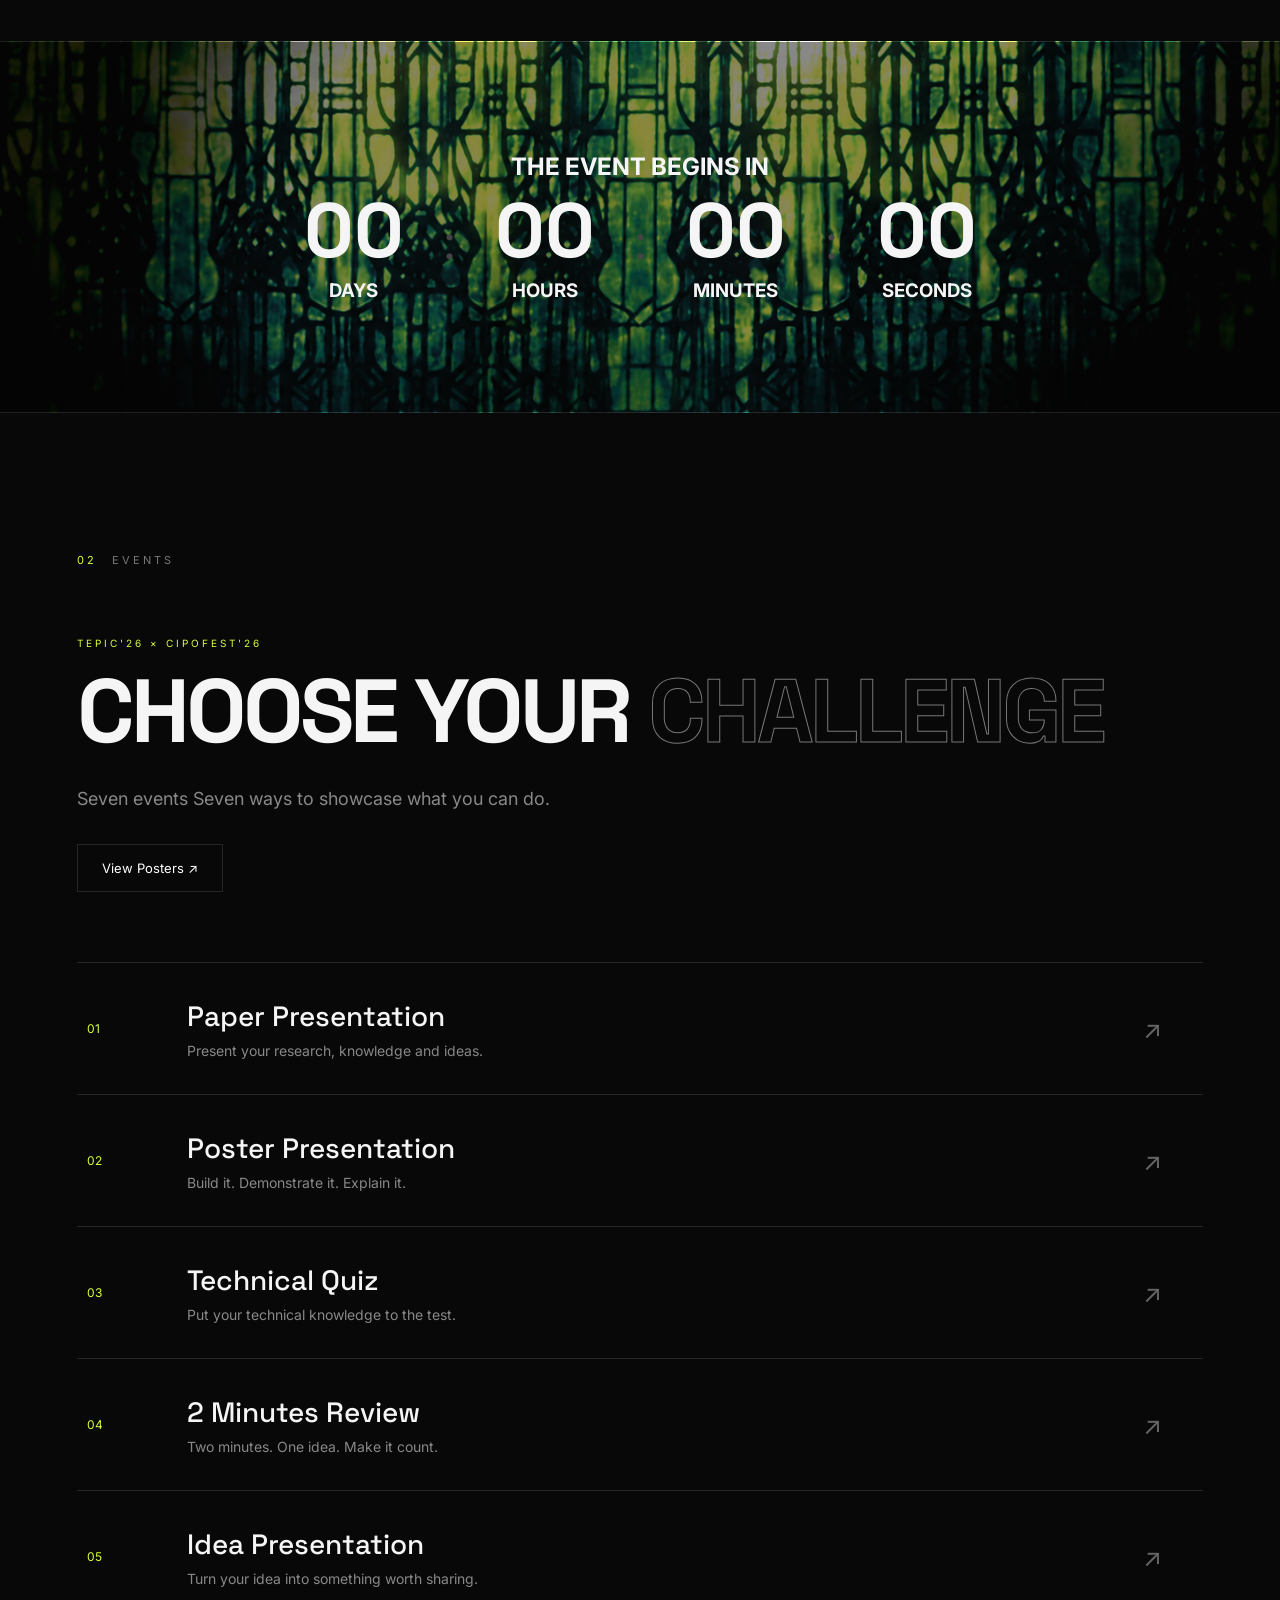
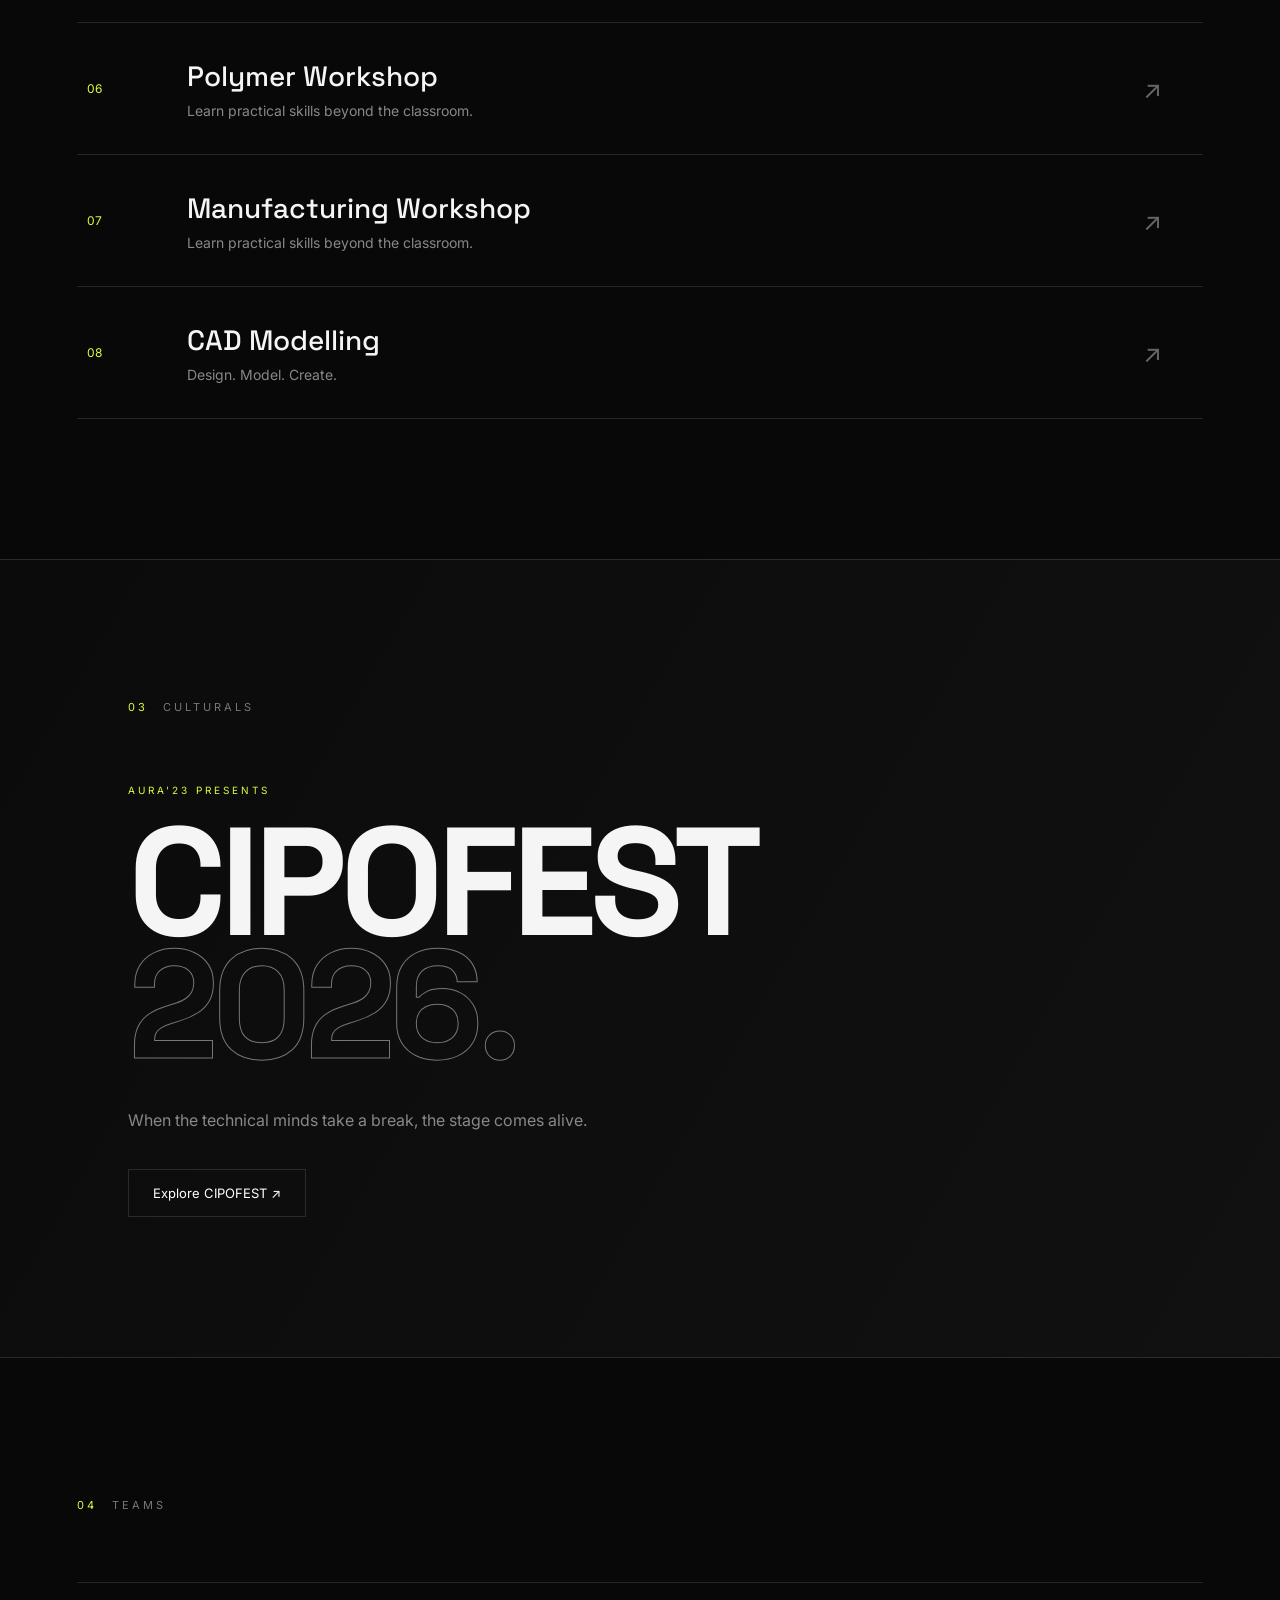
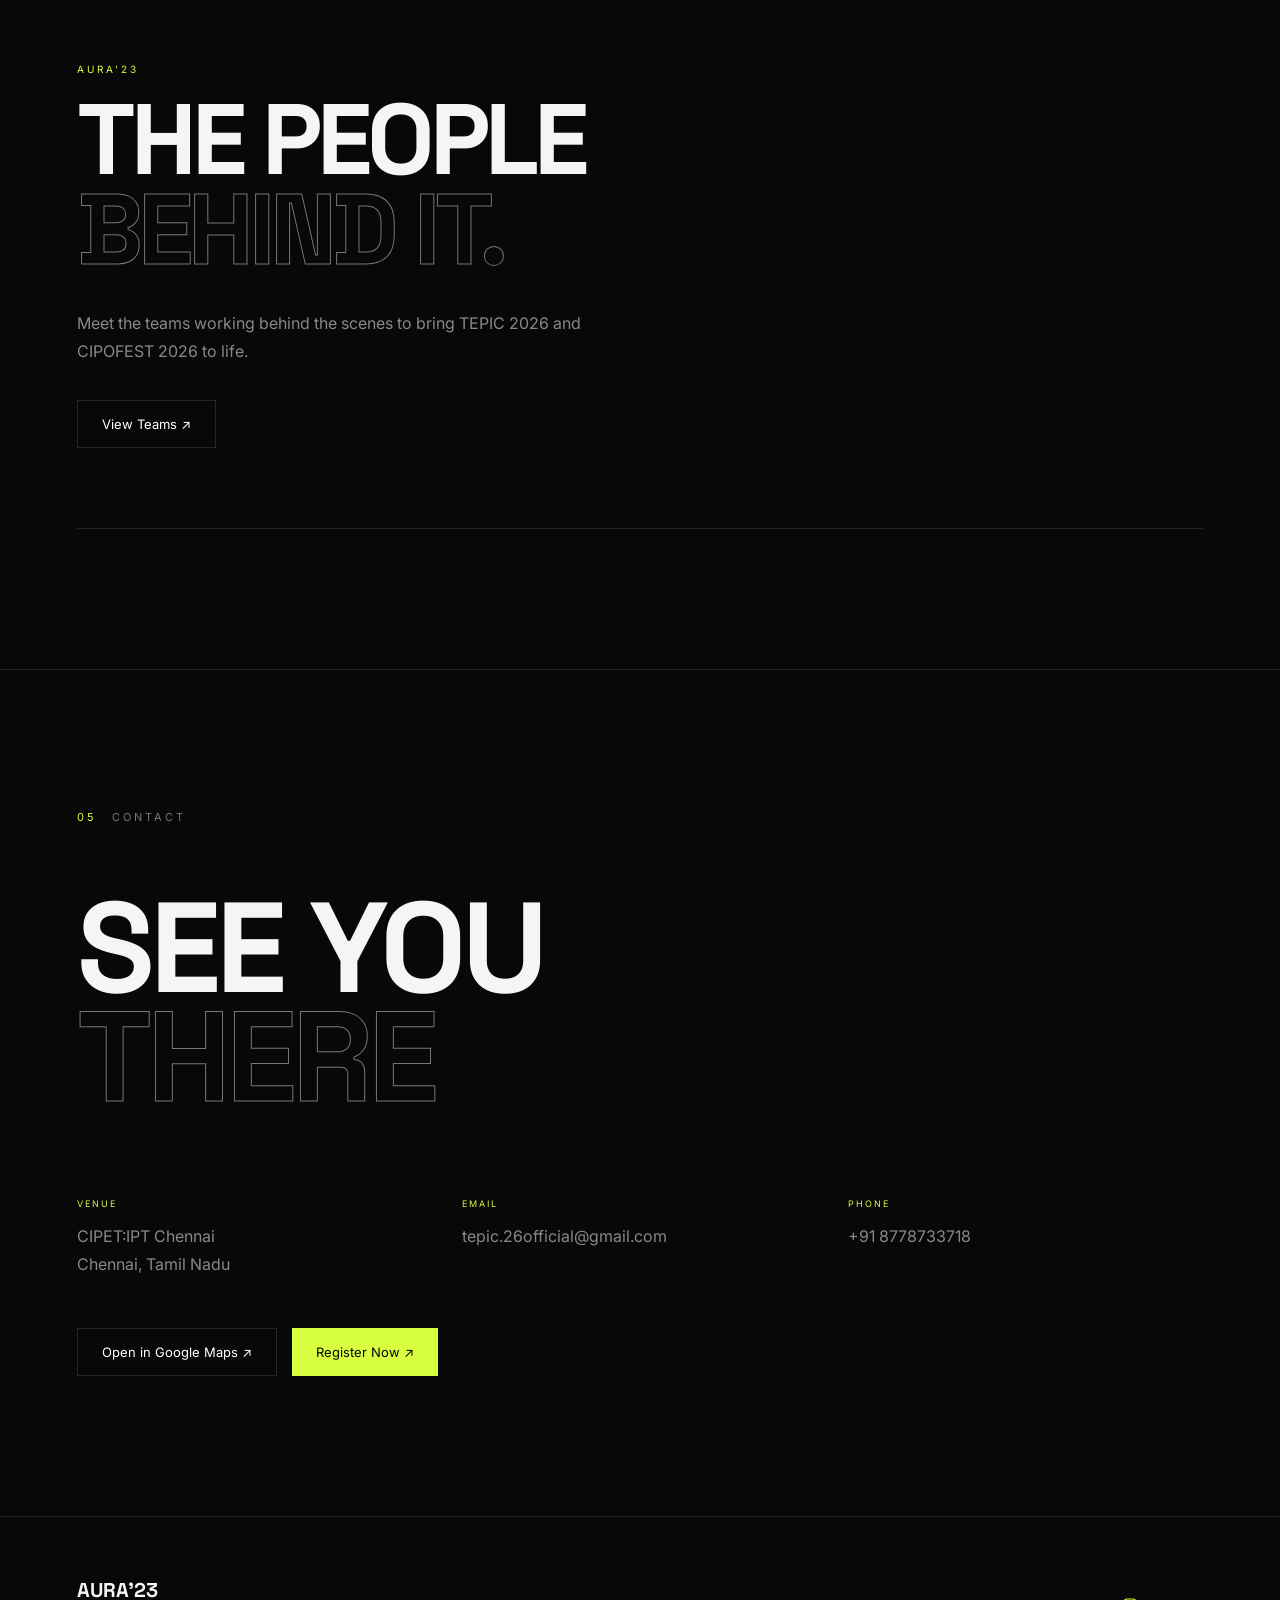
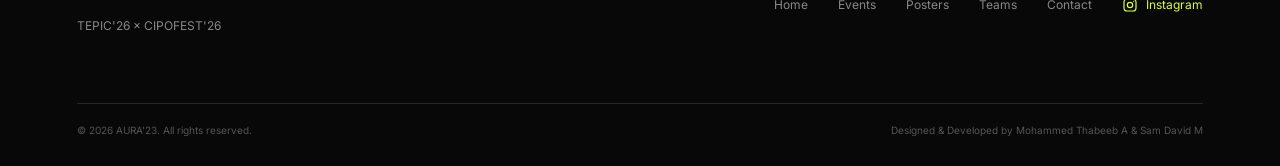
==== commit cc51b491: "new new update" ====
--- a/index.html
+++ b/index.html
@@ -349,13 +349,13 @@
         </a>
 
 
-        <a href="event.html?event=workshop" class="event-card">
+        <a href="event.html?event=pworkshop" class="event-card">
 
             <div class="event-number">06</div>
 
             <div class="event-info">
 
-                <h3>Polymer & Mechanical Workshop</h3>
+                <h3>Polymer Workshop</h3>
 
                 <p>
                     Learn practical skills
@@ -368,10 +368,29 @@
 
         </a>
 
+        <a href="event.html?event=mworkshop" class="event-card">
+
+            <div class="event-number">07</div>
+
+            <div class="event-info">
+
+                <h3>Manufacturing Workshop</h3>
+
+                <p>
+                    Learn practical skills
+                    beyond the classroom.
+                </p>
+
+            </div>
+
+            <div class="event-arrow">↗</div>
+
+        </a>
+
 
         <a href="event.html?event=cad" class="event-card">
 
-            <div class="event-number">07</div>
+            <div class="event-number">08</div>
 
             <div class="event-info">
 
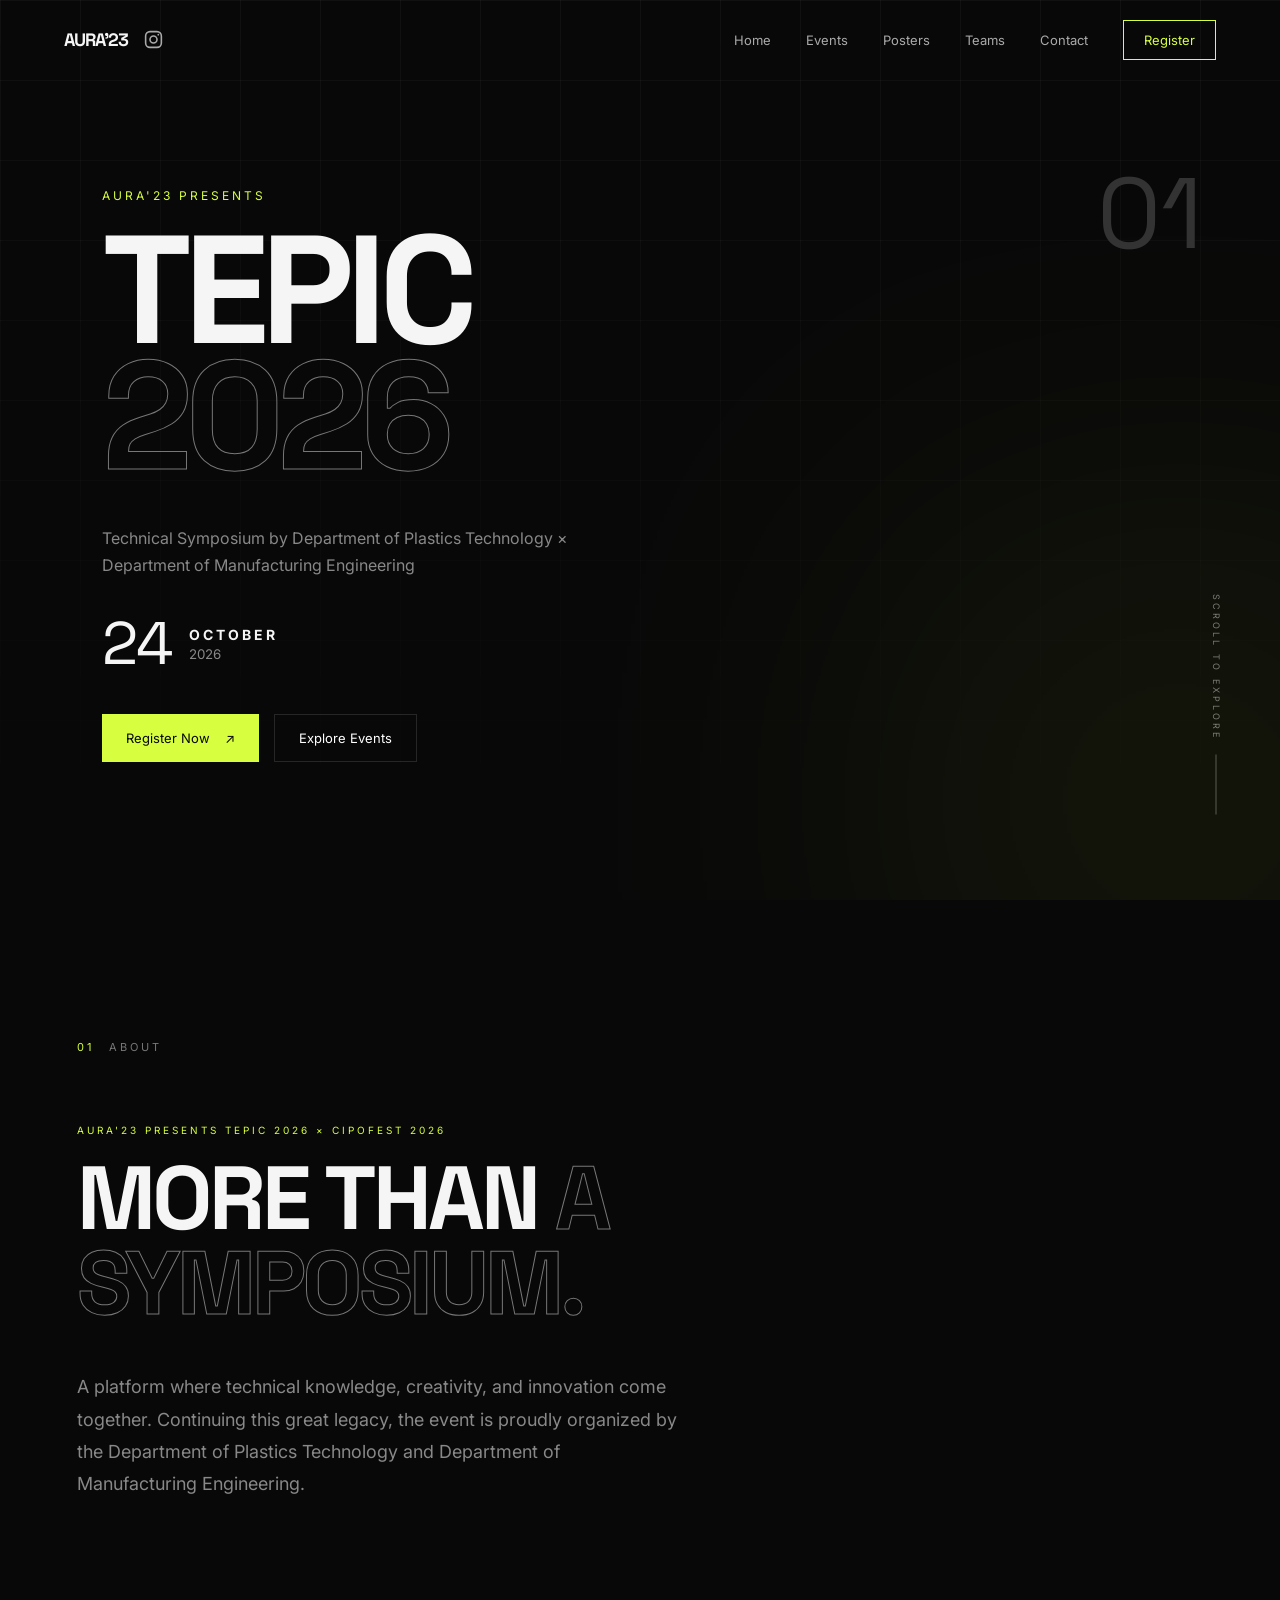
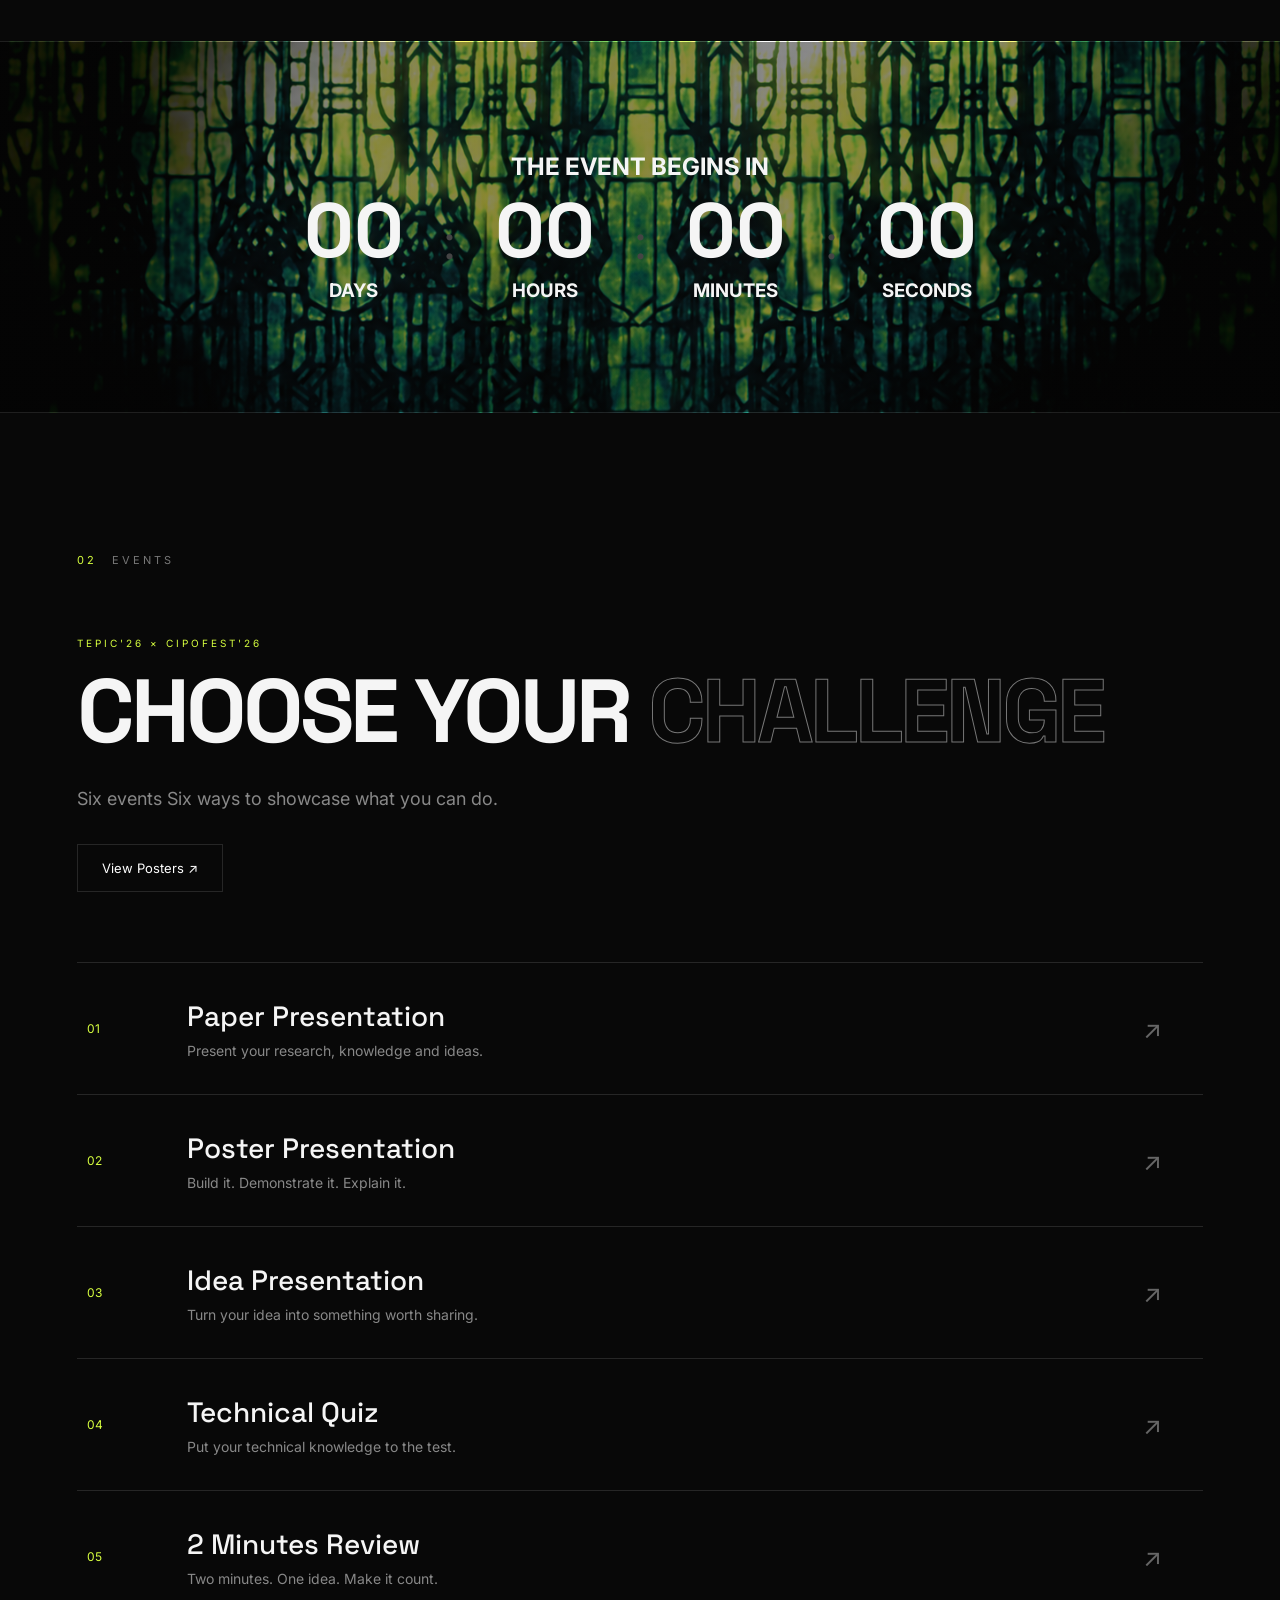
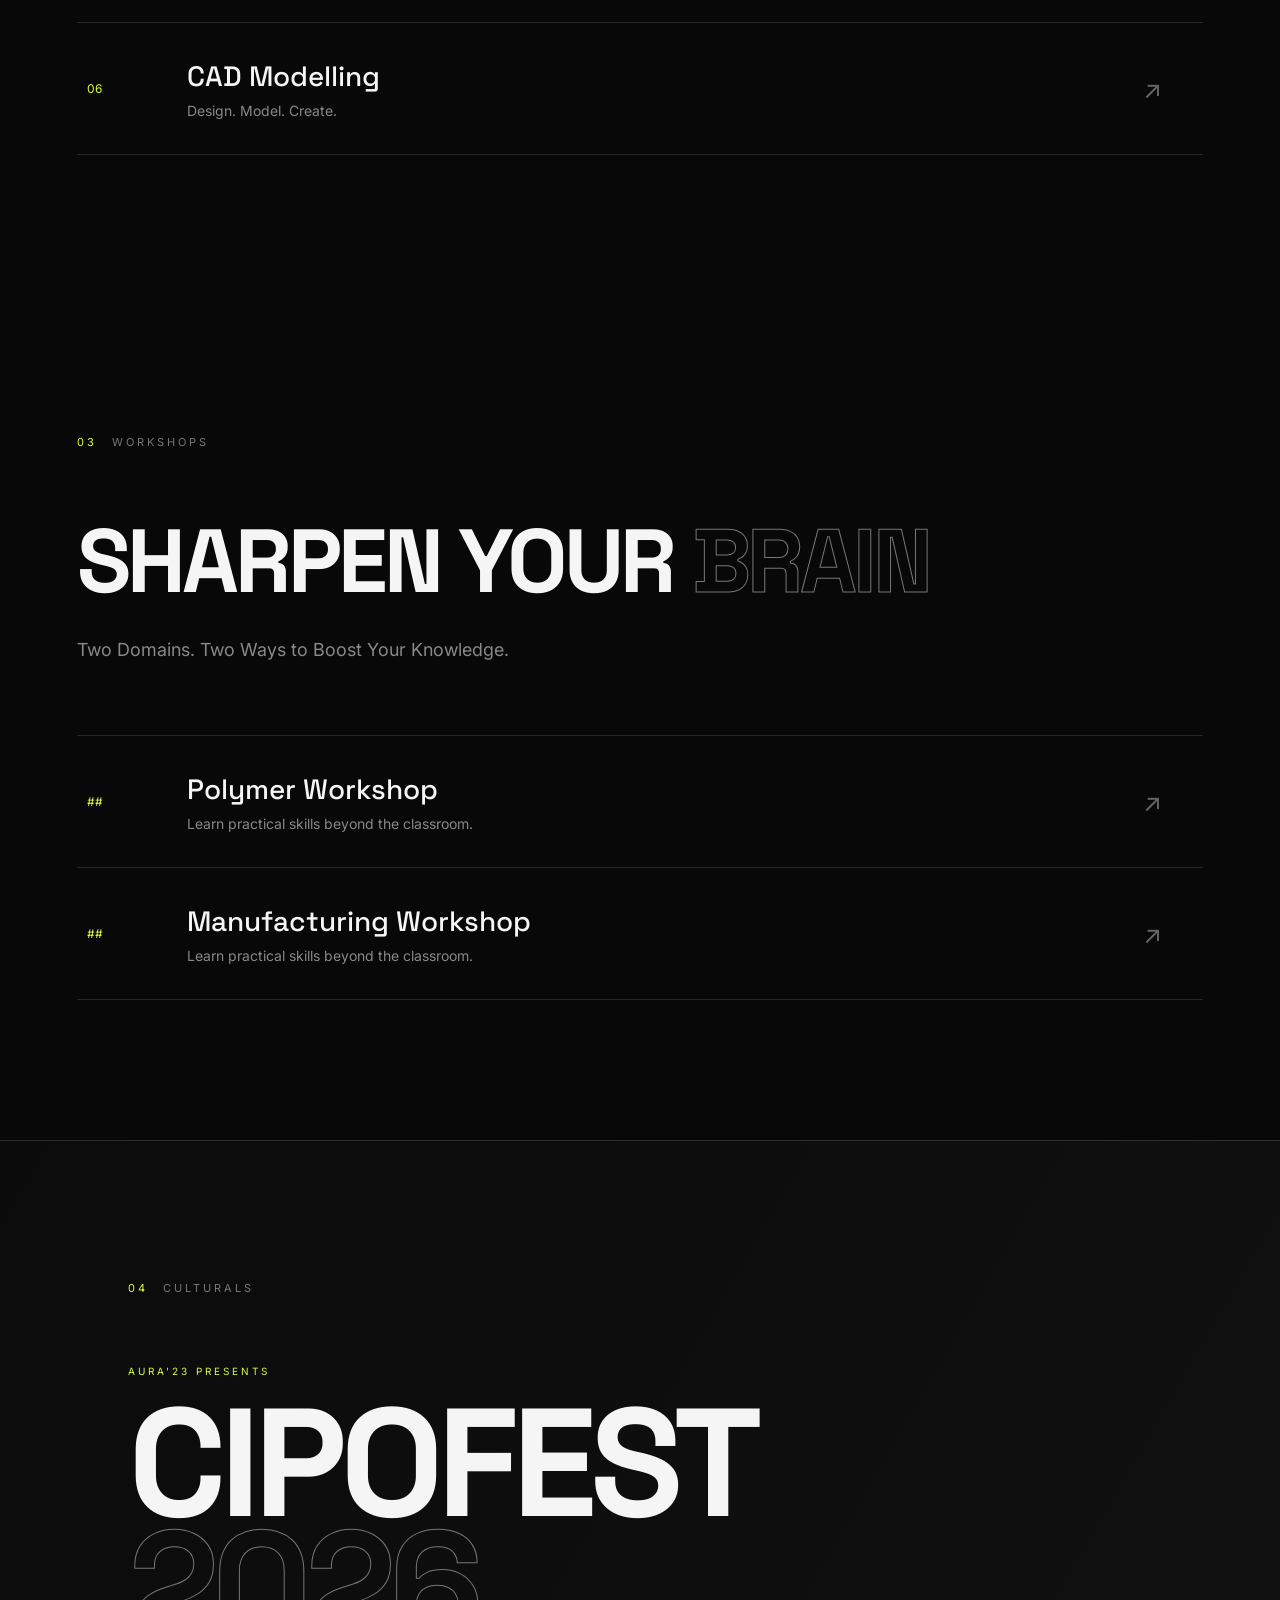
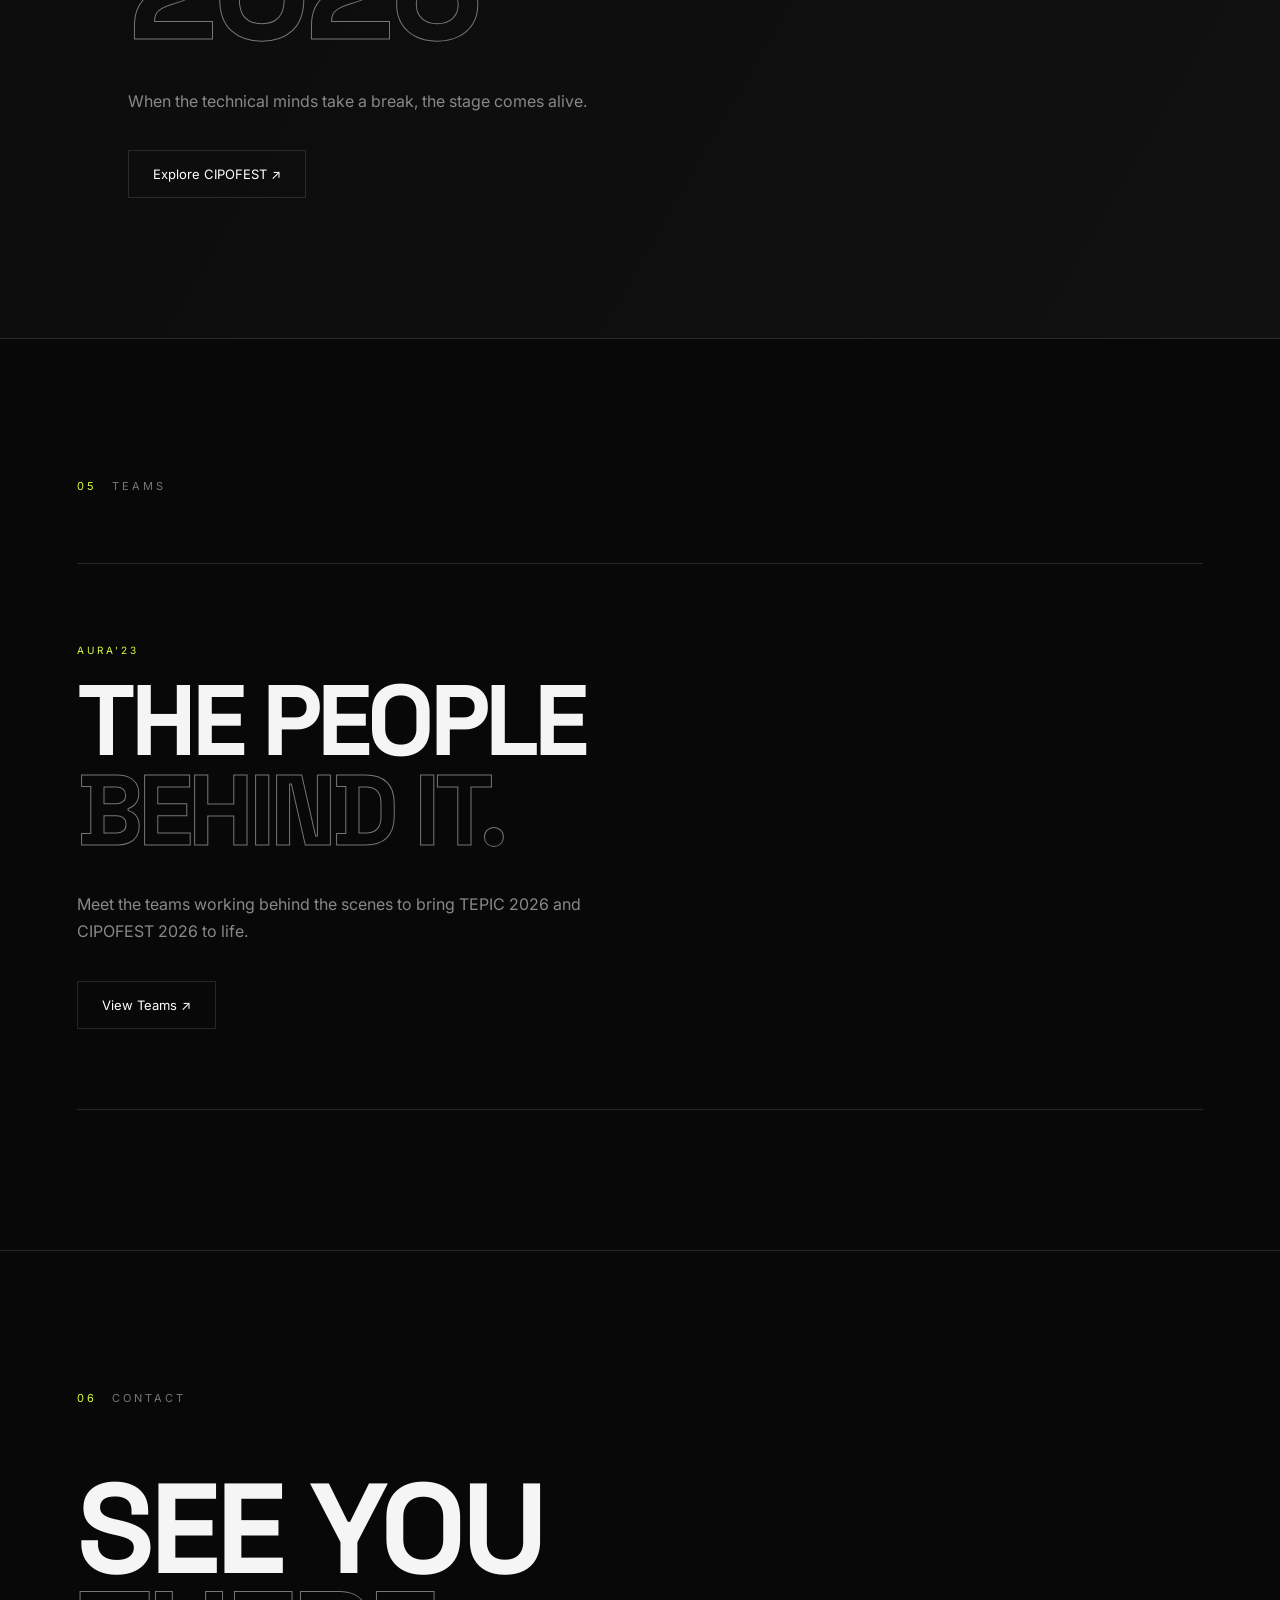
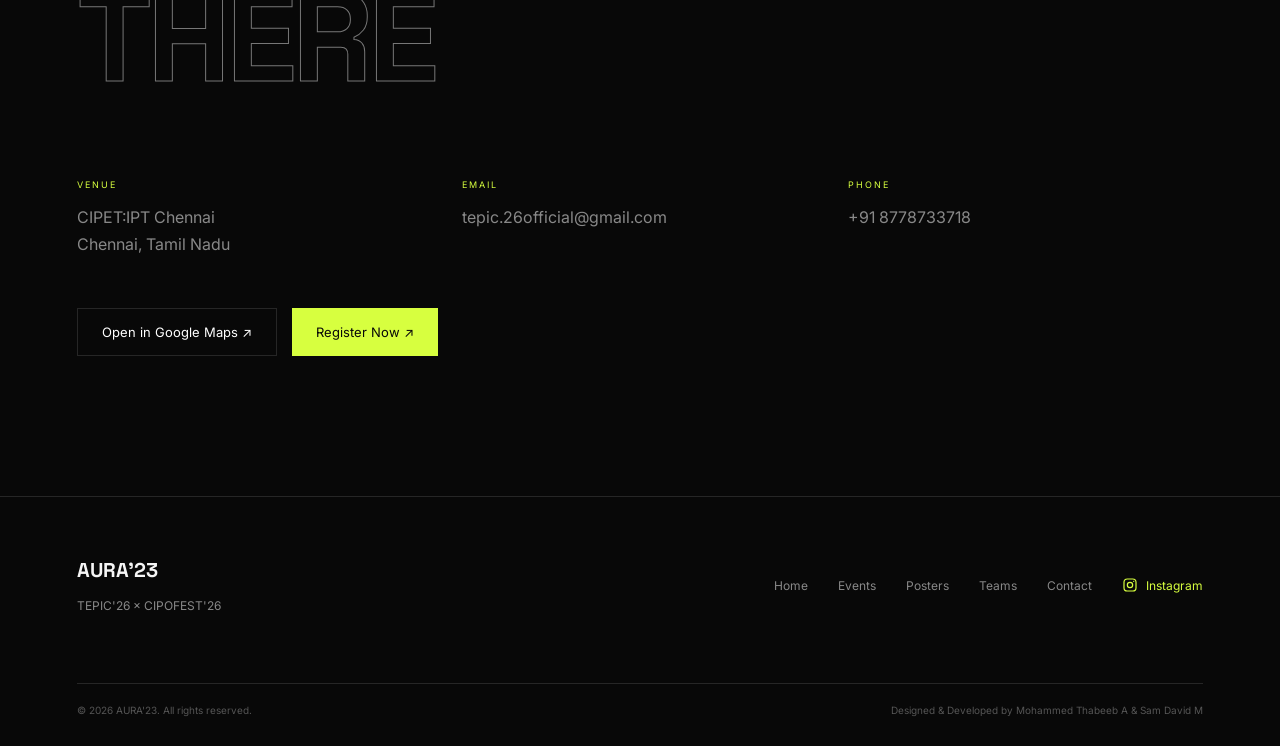
==== commit f3bbdd3e: "new updates" ====
--- a/index.html
+++ b/index.html
@@ -235,7 +235,7 @@
         </h2>
 
         <p>
-            Seven events Seven ways to showcase
+            Six events Six ways to showcase
             what you can do.
         </p>
 
@@ -288,10 +288,28 @@
 
         </a>
 
+        <a href="event.html?event=idea" class="event-card">
+
+            <div class="event-number">03</div>
+
+            <div class="event-info">
+
+                <h3>Idea Presentation</h3>
+
+                <p>
+                    Turn your idea into
+                    something worth sharing.
+                </p>
+
+            </div>
+
+            <div class="event-arrow">↗</div>
+
+        </a>
 
         <a href="event.html?event=quiz" class="event-card">
 
-            <div class="event-number">03</div>
+            <div class="event-number">04</div>
 
             <div class="event-info">
 
@@ -311,7 +329,7 @@
 
         <a href="event.html?event=review" class="event-card">
 
-            <div class="event-number">04</div>
+            <div class="event-number">05</div>
 
             <div class="event-info">
 
@@ -328,30 +346,57 @@
 
         </a>
 
-
-        <a href="event.html?event=idea" class="event-card">
-
-            <div class="event-number">05</div>
-
-            <div class="event-info">
-
-                <h3>Idea Presentation</h3>
-
-                <p>
-                    Turn your idea into
-                    something worth sharing.
-                </p>
-
-            </div>
-
-            <div class="event-arrow">↗</div>
-
-        </a>
-
+        <a href="event.html?event=cad" class="event-card">
+
+            <div class="event-number">06</div>
+
+            <div class="event-info">
+
+                <h3>CAD Modelling</h3>
+
+                <p>
+                    Design. Model. Create.
+                </p>
+
+            </div>
+
+            <div class="event-arrow">↗</div>
+
+        </a>
+
+    </div>
+
+</section>
+
+<!-- ================= Workshop ================= -->
+
+<section class="events section" id="events">
+
+    <div class="section-label">
+        <span>03</span>
+        WORKSHOPS
+    </div>
+
+    <div class="section-heading">
+
+        <h2>
+            SHARPEN YOUR
+            <span>BRAIN</span>
+        </h2>
+
+        <p>
+            Two Domains.
+            Two Ways to Boost Your Knowledge.
+        </p>
+
+    </div>
+
+
+    <div class="events-list">
 
         <a href="event.html?event=pworkshop" class="event-card">
 
-            <div class="event-number">06</div>
+            <div class="event-number">##</div>
 
             <div class="event-info">
 
@@ -370,7 +415,7 @@
 
         <a href="event.html?event=mworkshop" class="event-card">
 
-            <div class="event-number">07</div>
+            <div class="event-number">##</div>
 
             <div class="event-info">
 
@@ -387,25 +432,6 @@
 
         </a>
 
-
-        <a href="event.html?event=cad" class="event-card">
-
-            <div class="event-number">08</div>
-
-            <div class="event-info">
-
-                <h3>CAD Modelling</h3>
-
-                <p>
-                    Design. Model. Create.
-                </p>
-
-            </div>
-
-            <div class="event-arrow">↗</div>
-
-        </a>
-
     </div>
 
 </section>
@@ -415,7 +441,7 @@
 <section class="culture section">
 
     <div class="section-label">
-        <span>03</span>
+        <span>04</span>
         CULTURALS
     </div>
 
@@ -427,7 +453,7 @@
 
         <h2>
             CIPOFEST
-            <span>2026.</span>
+            <span>2026</span>
         </h2>
 
         <p>
@@ -449,7 +475,7 @@
 <section class="team section" id="teams">
 
     <div class="section-label">
-        <span>04</span>
+        <span>05</span>
         TEAMS
     </div>
 
@@ -489,7 +515,7 @@
 <section class="contact section" id="contact">
 
     <div class="section-label">
-        <span>05</span>
+        <span>06</span>
         CONTACT
     </div>
 
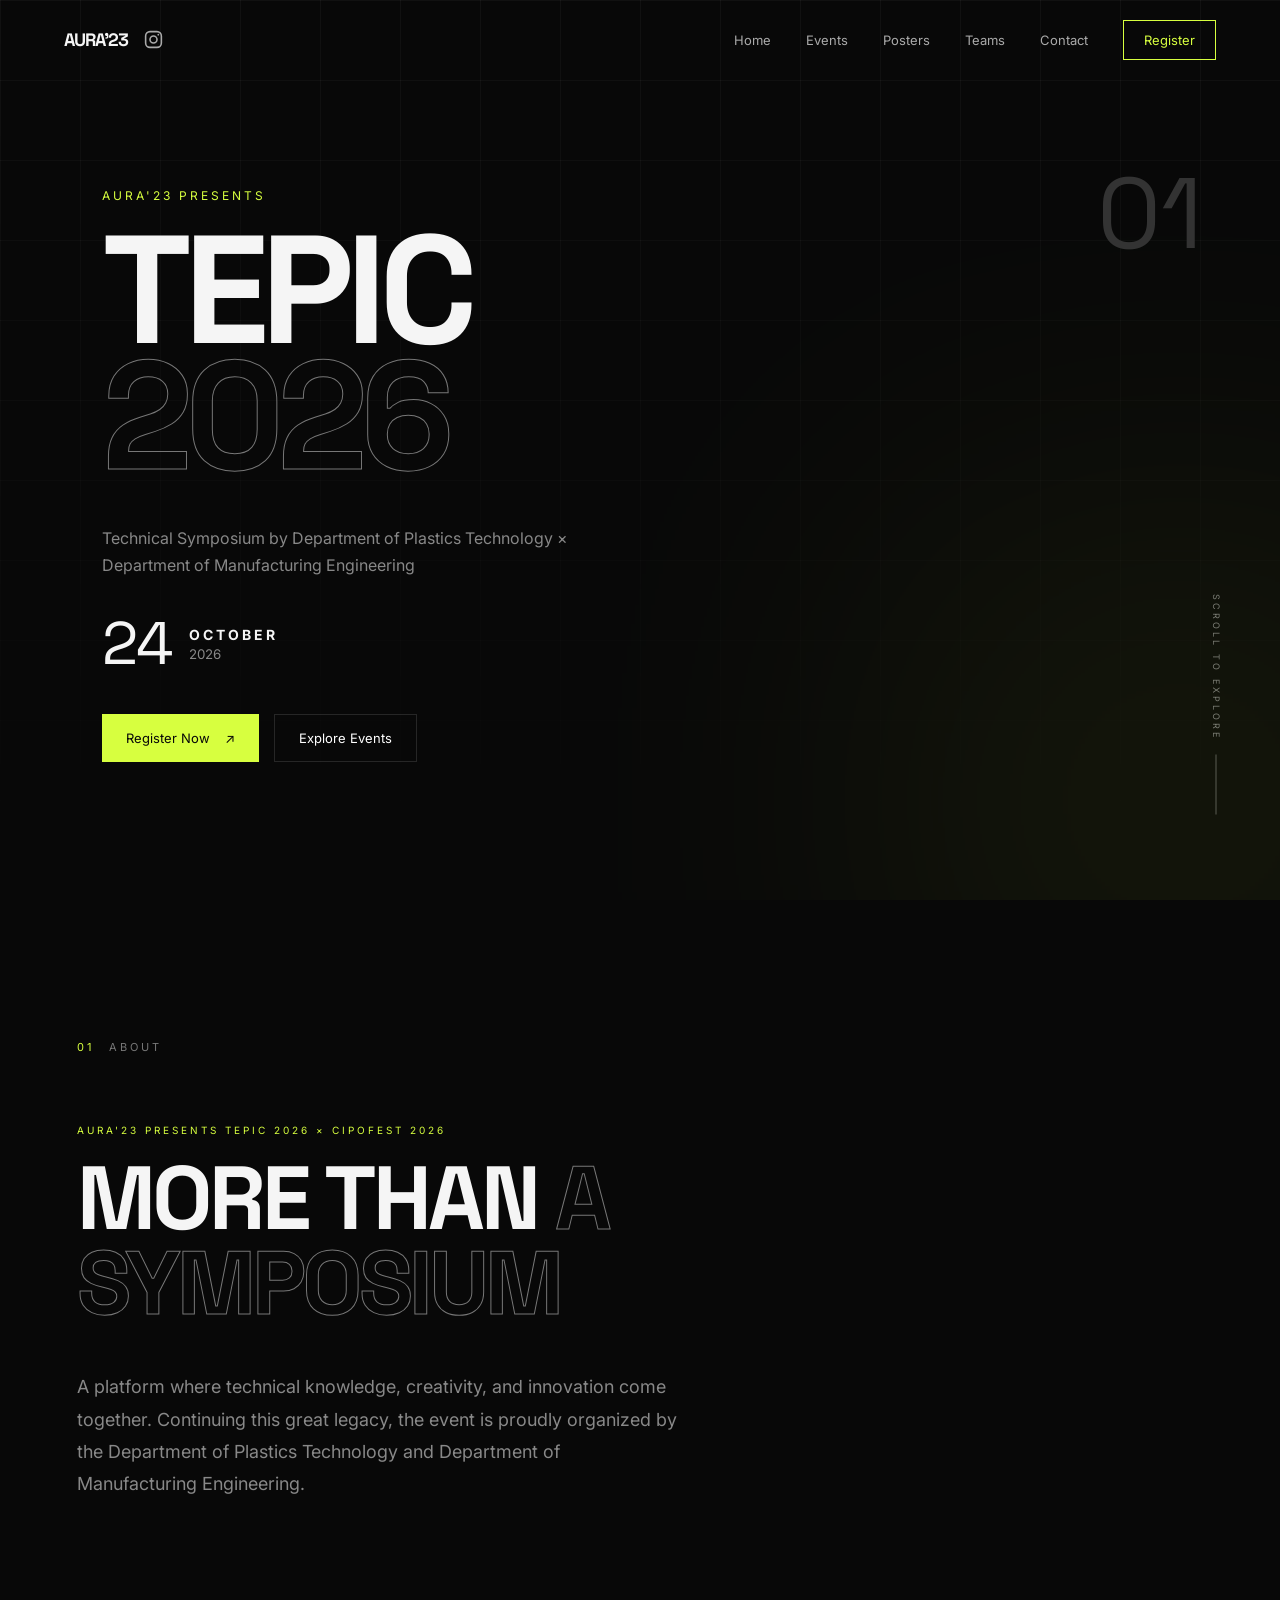
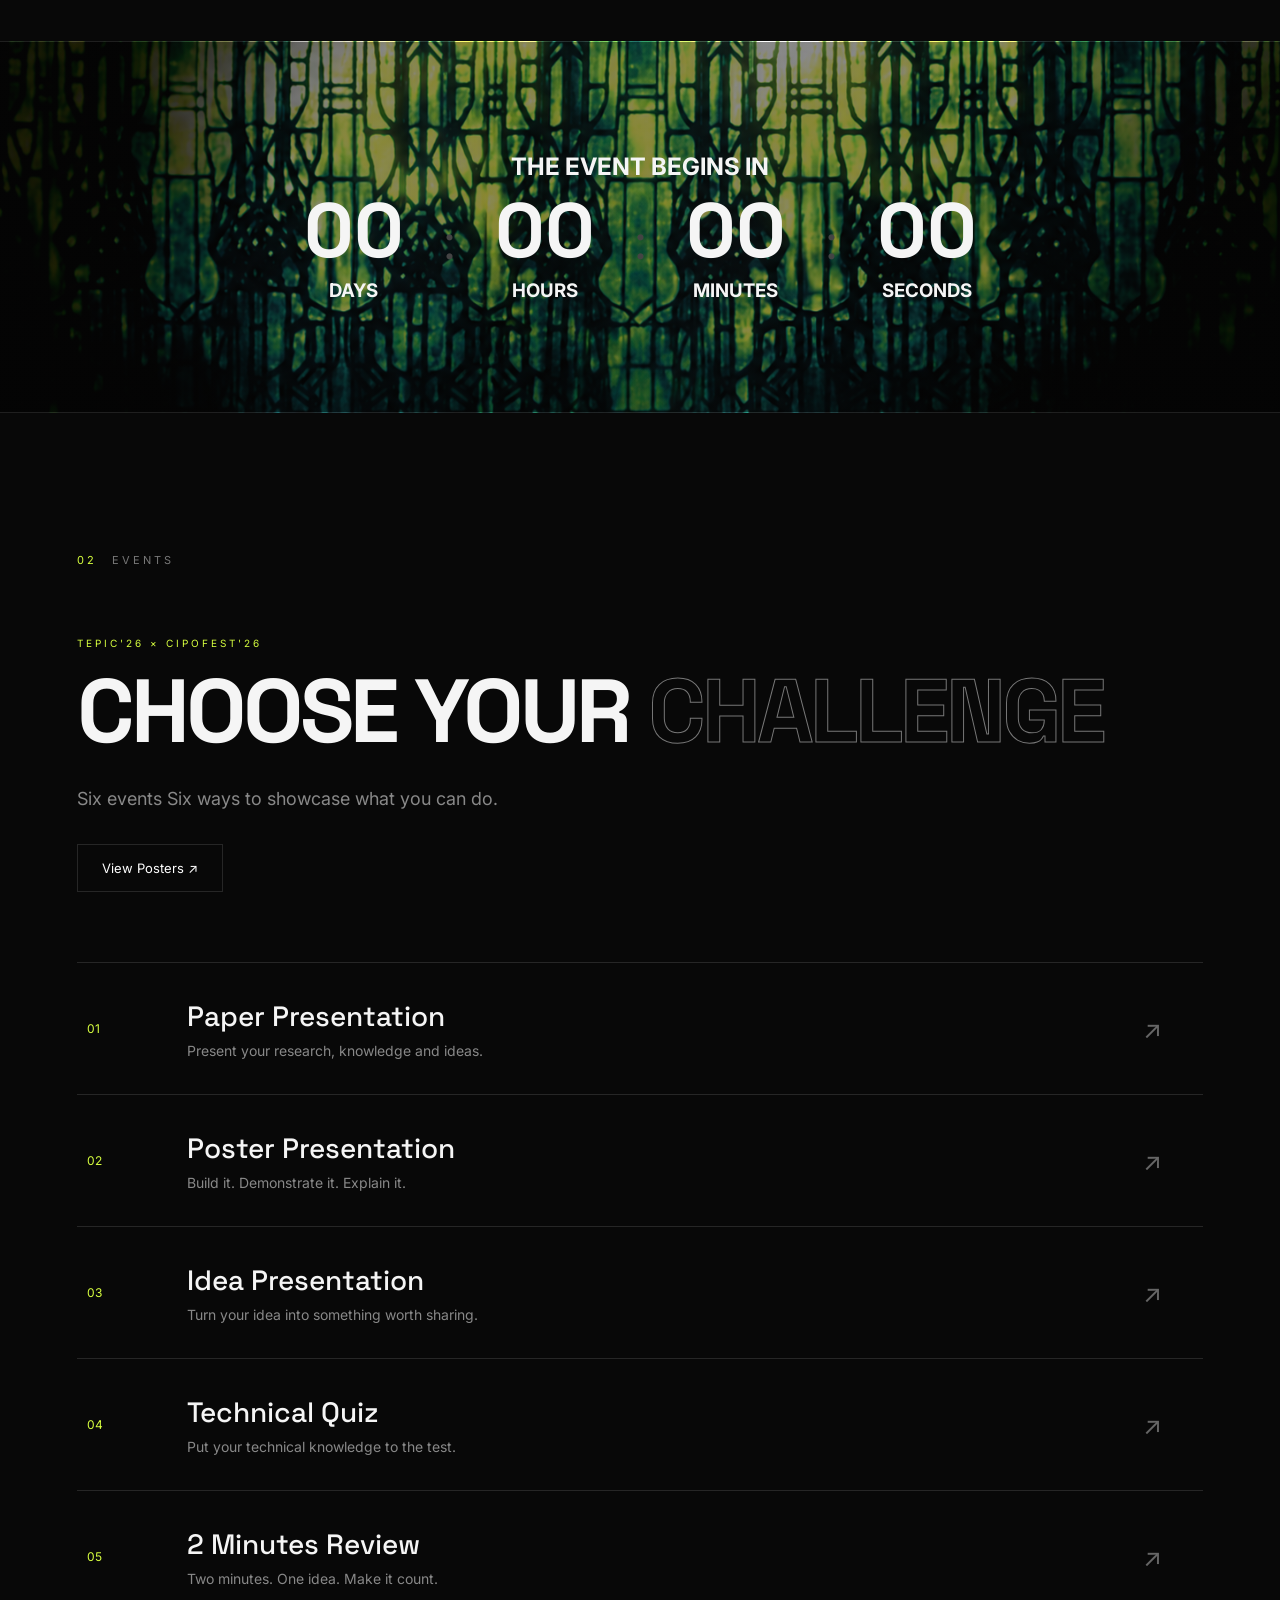
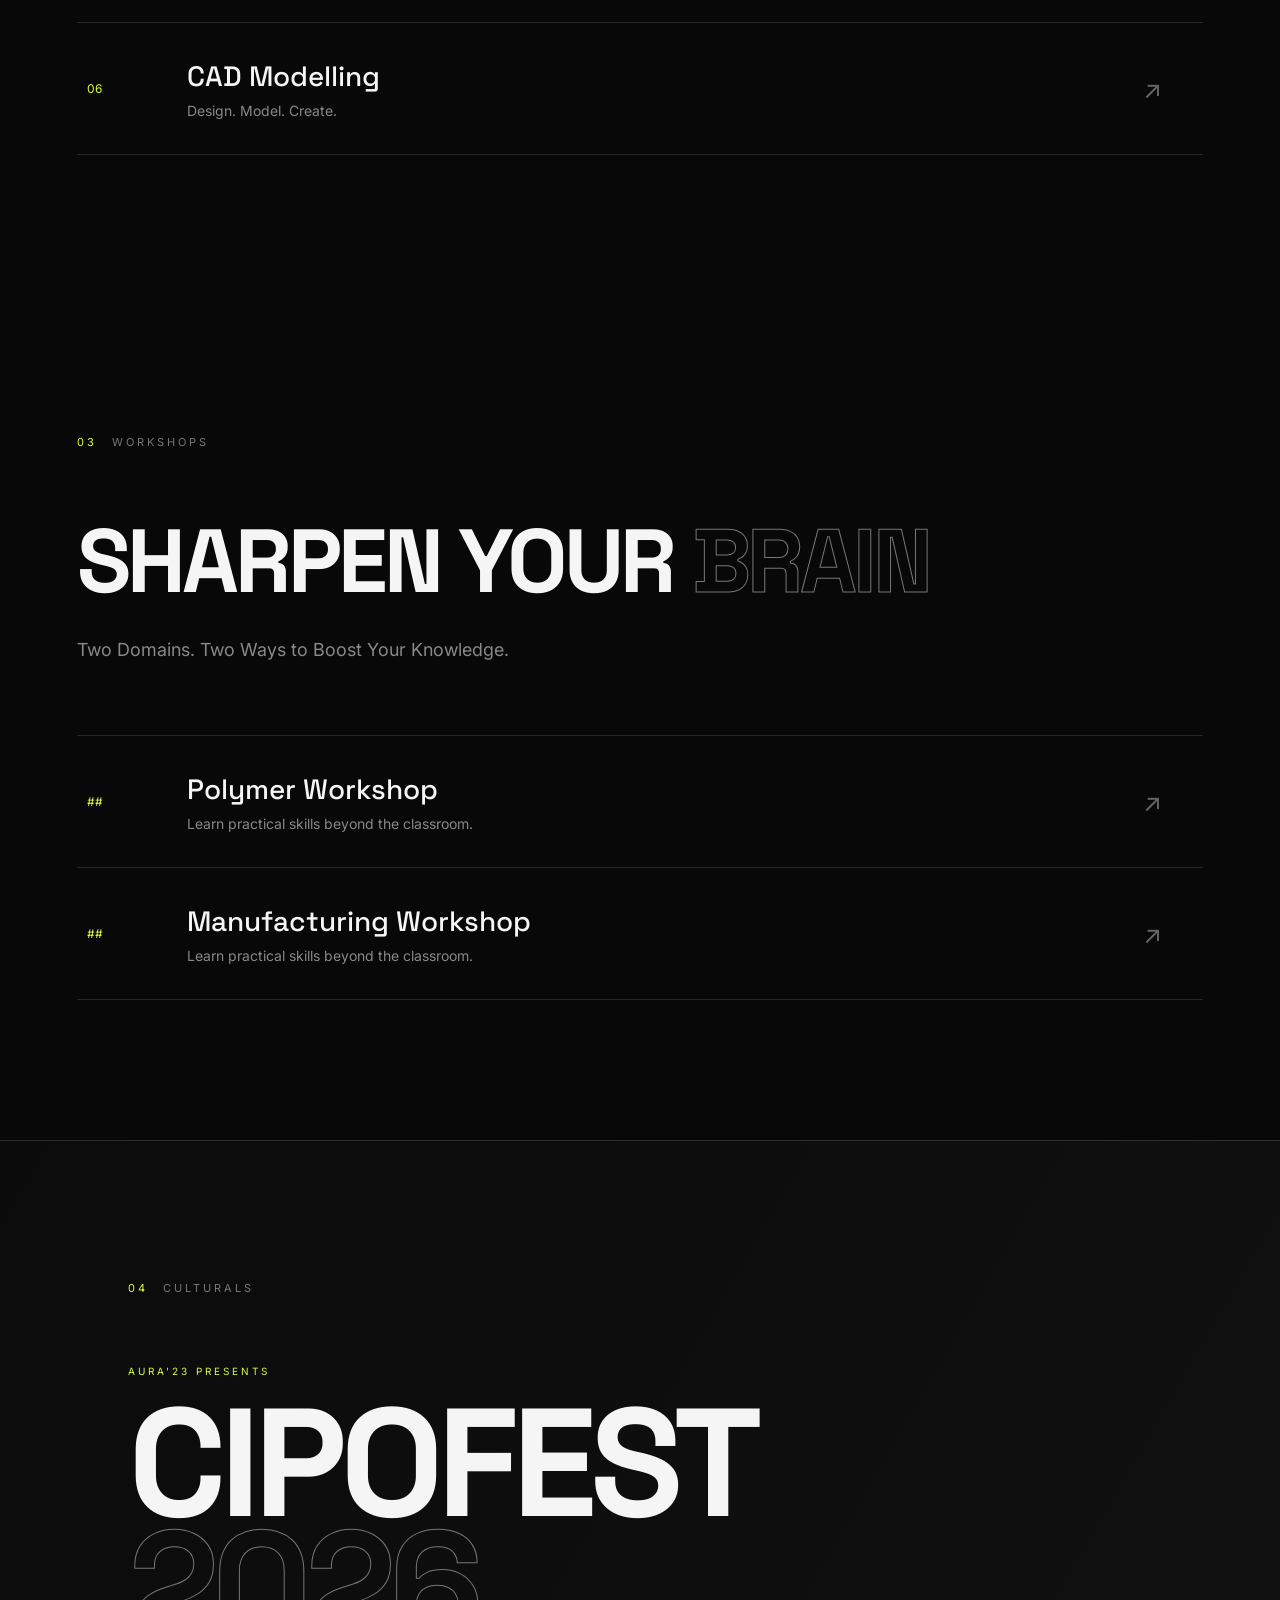
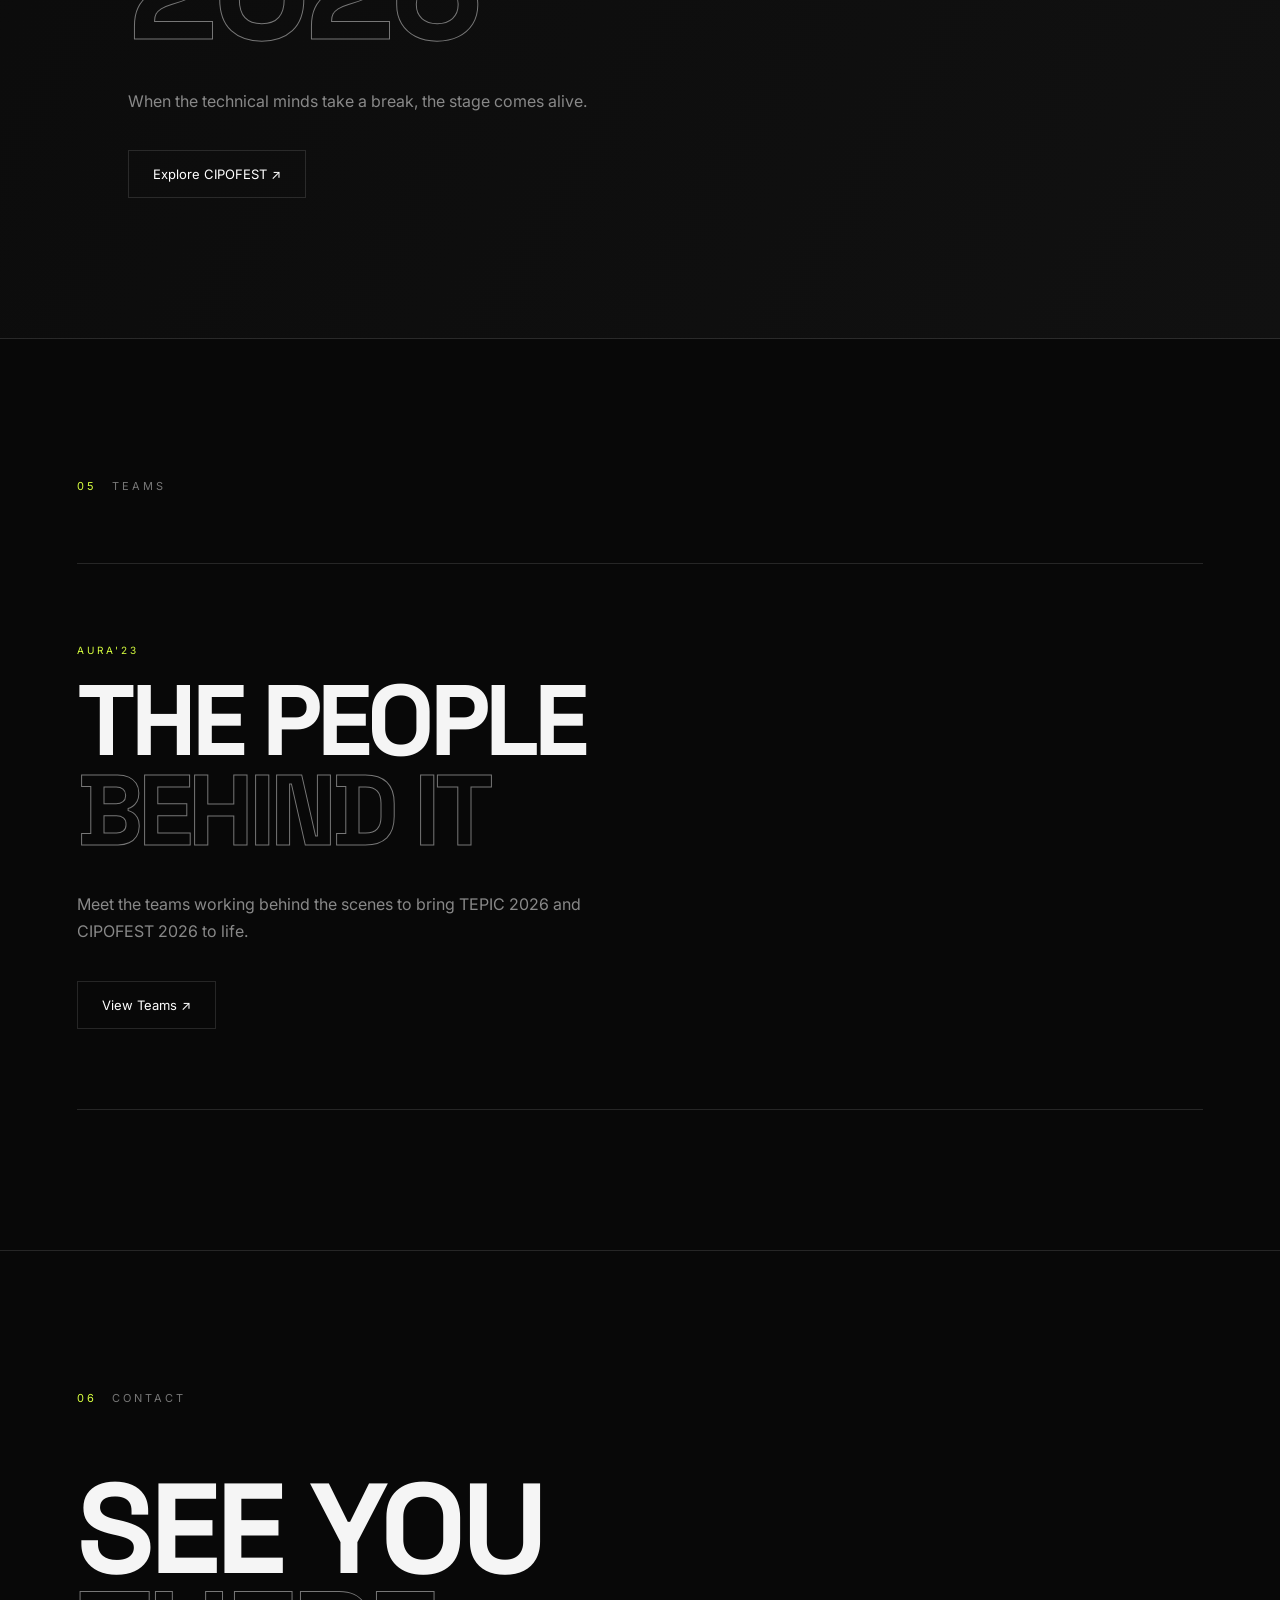
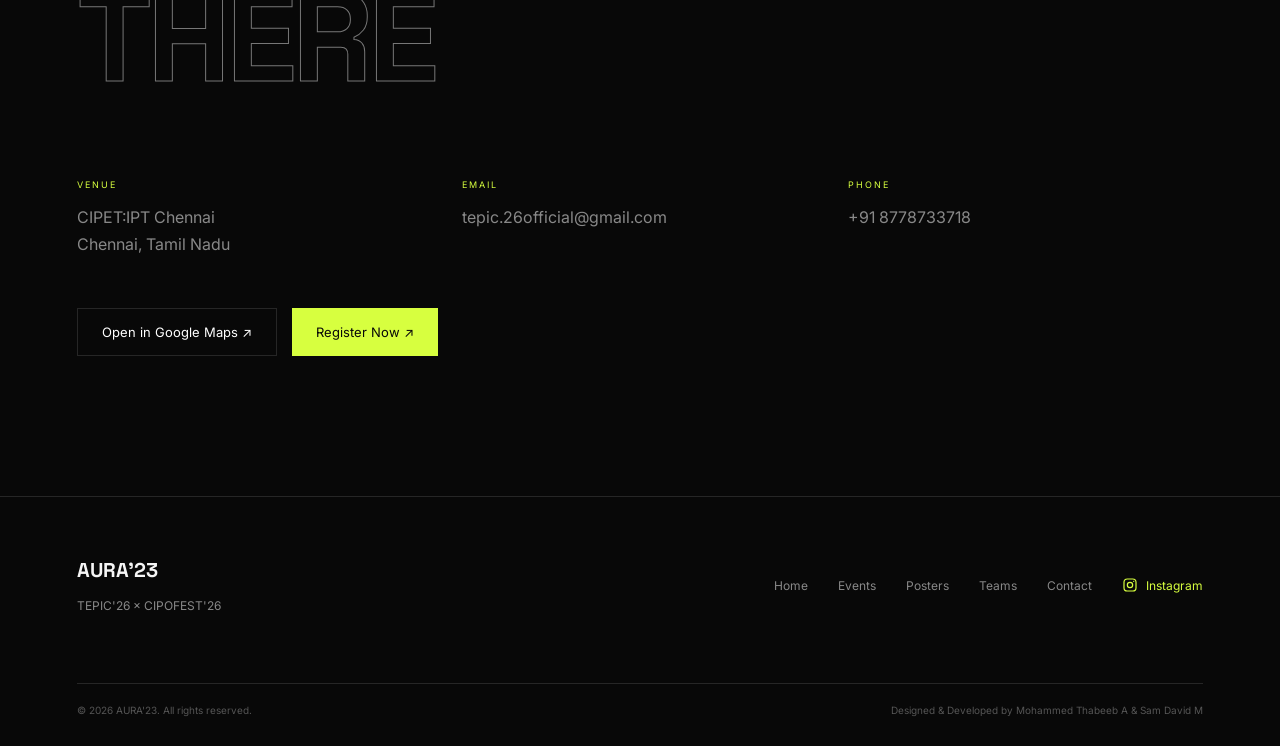
==== commit 74806672: "dots" ====
--- a/index.html
+++ b/index.html
@@ -151,7 +151,7 @@
 
         <h2>
             MORE THAN
-            <span>A SYMPOSIUM.</span>
+            <span>A SYMPOSIUM</span>
         </h2>
 
         <p>
@@ -489,7 +489,7 @@
 
             <h2>
                 THE PEOPLE
-                <span>BEHIND IT.</span>
+                <span>BEHIND IT</span>
             </h2>
 
             <p>
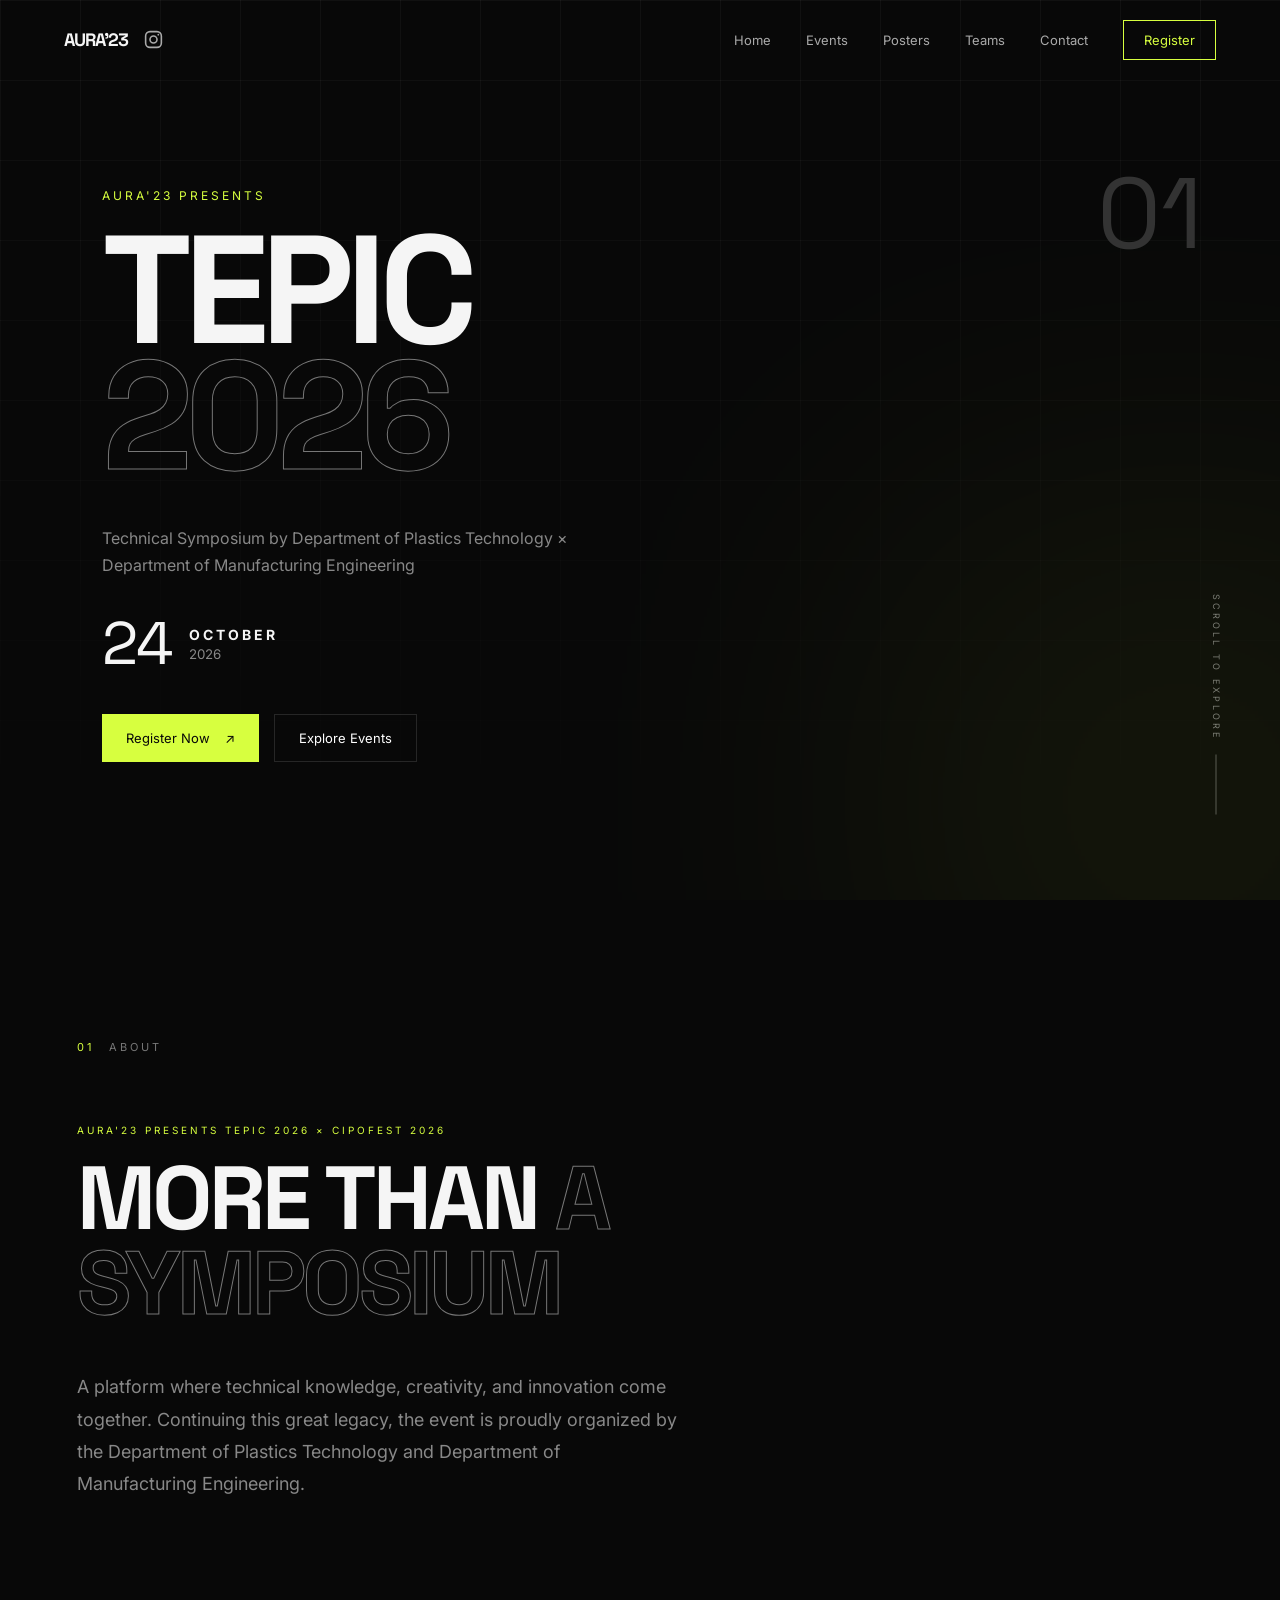
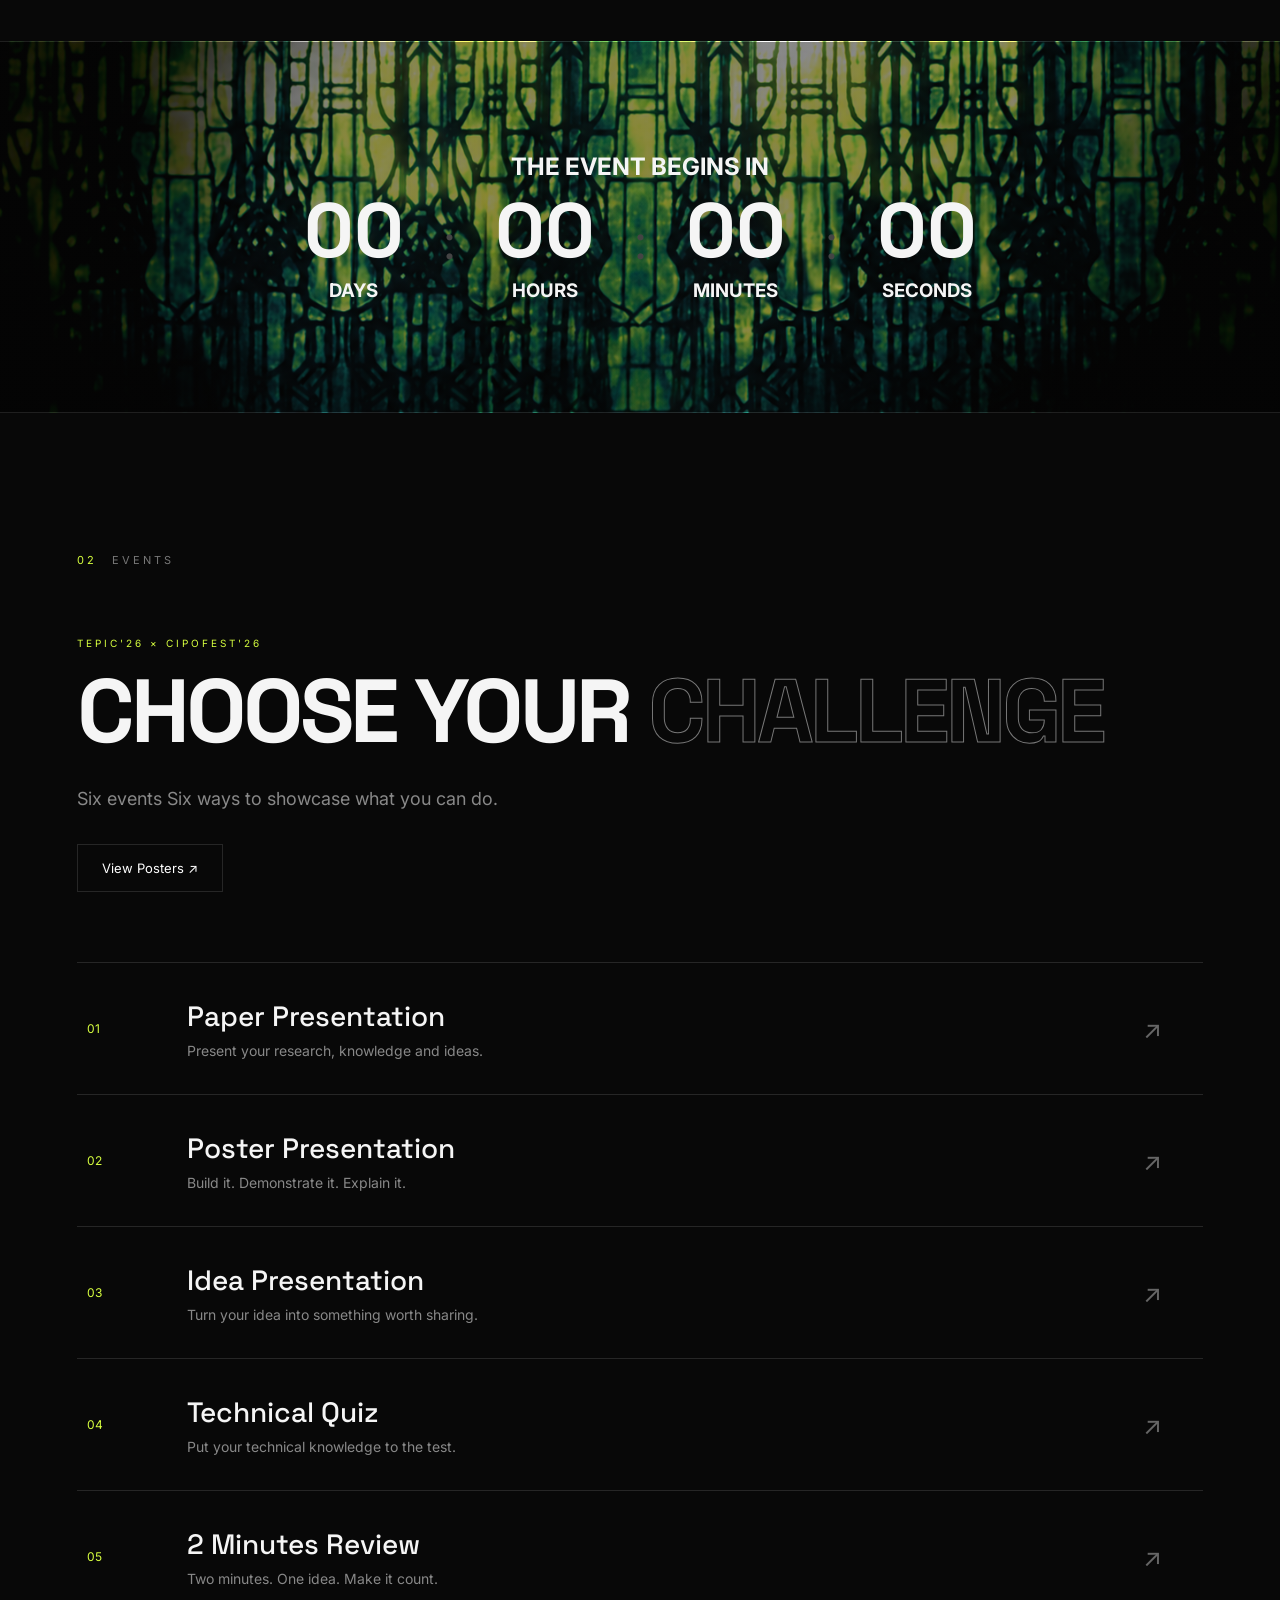
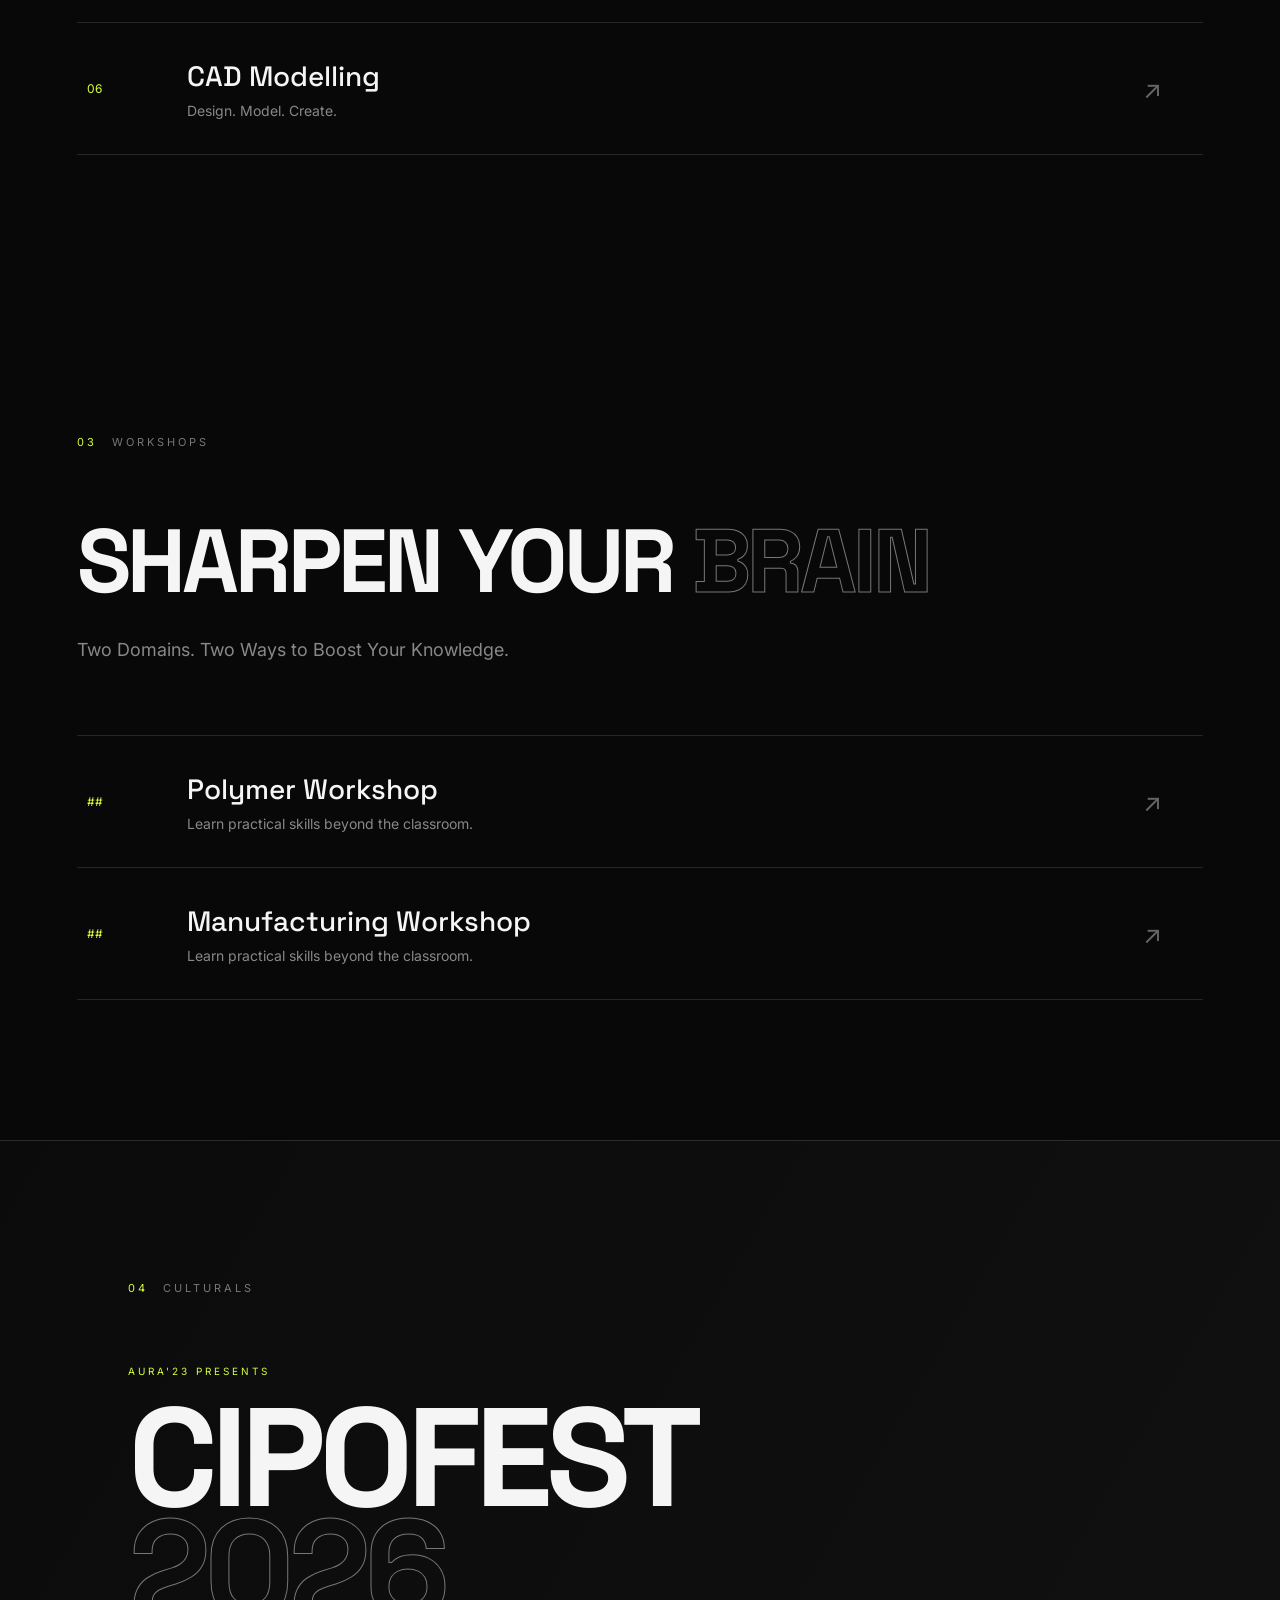
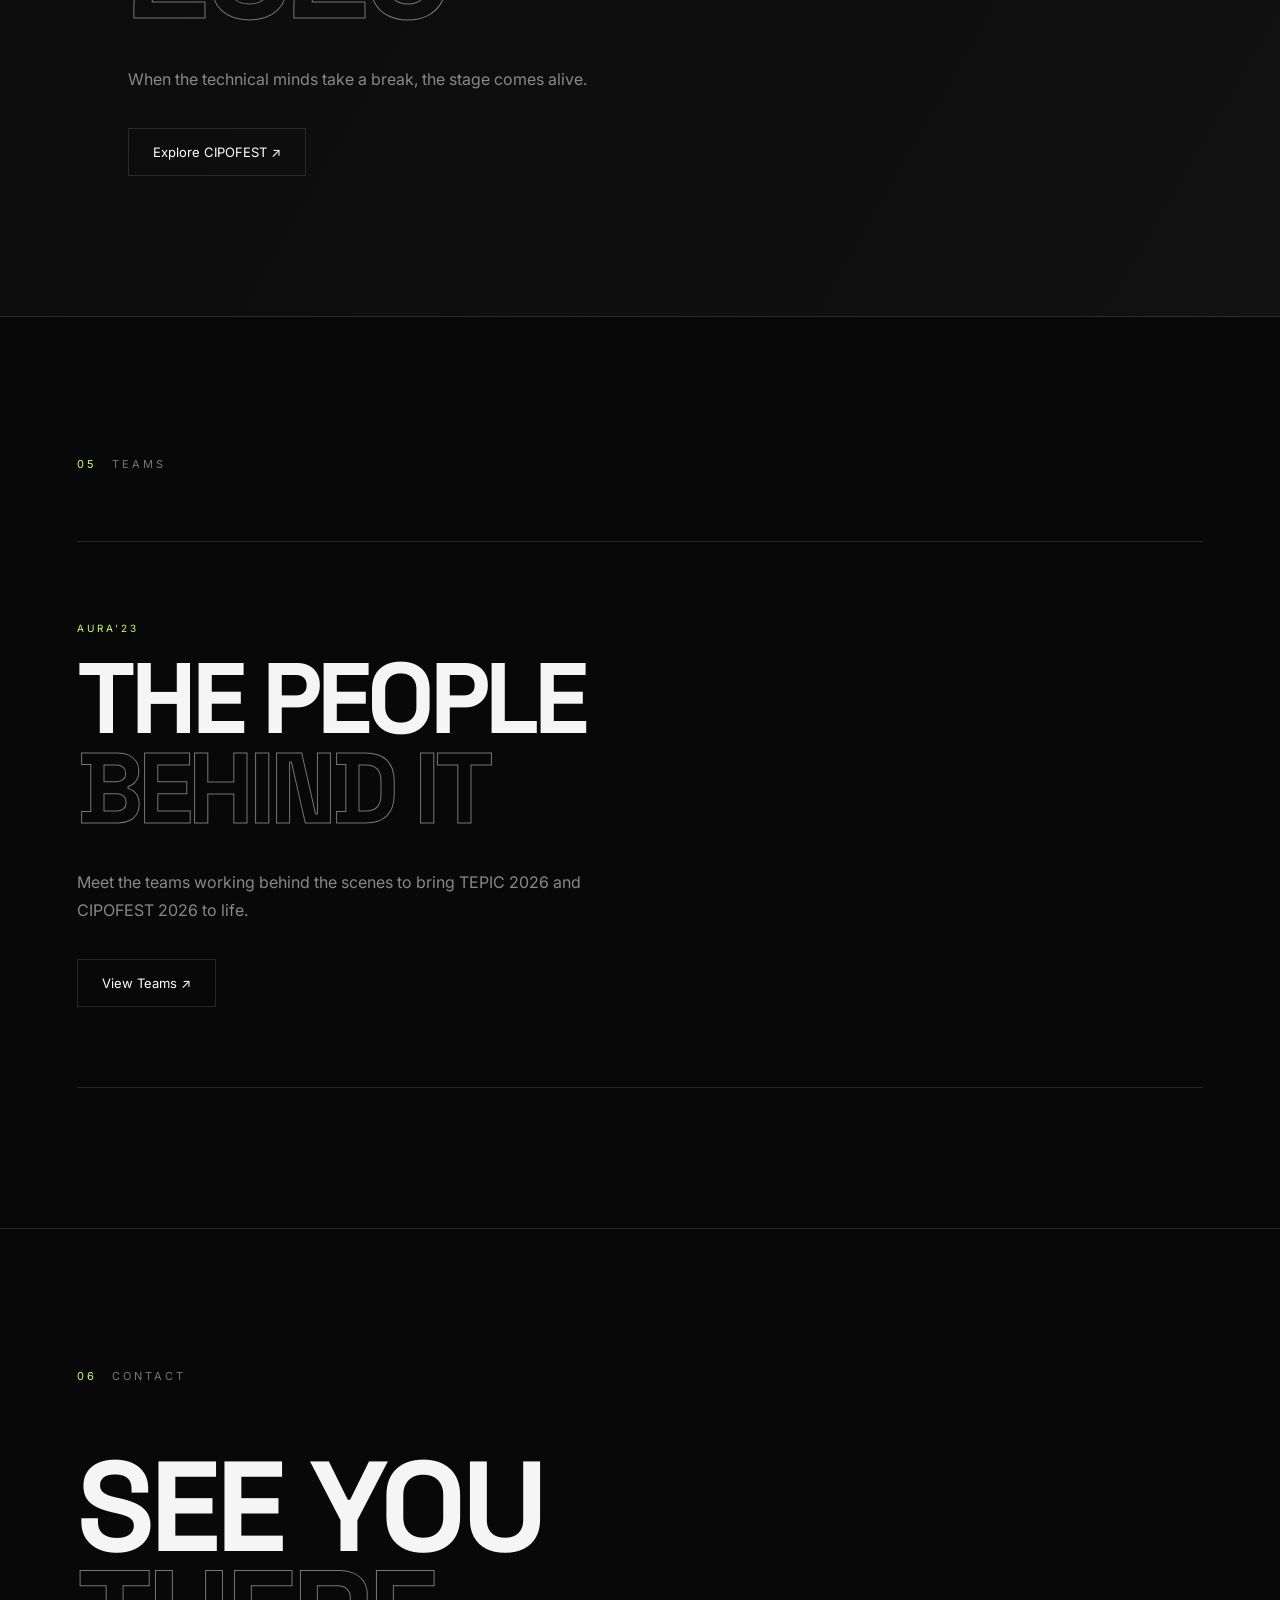
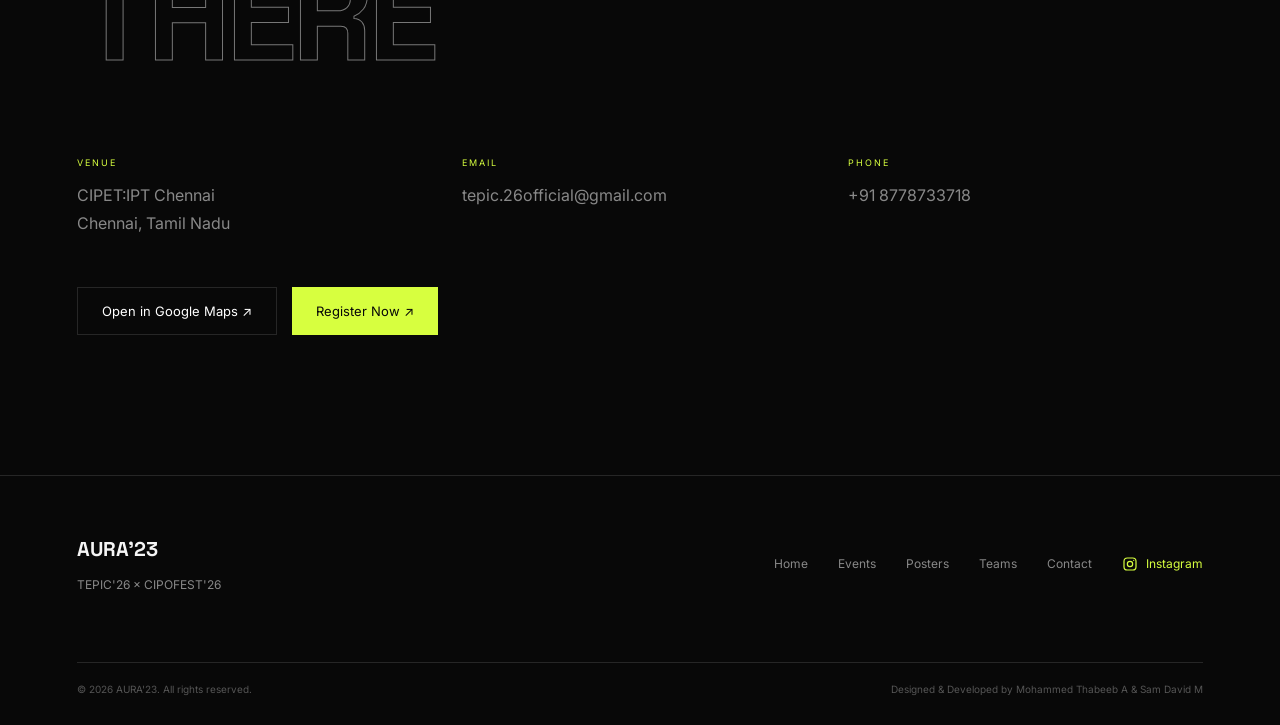
==== commit 265cd6c4: "google analytics" ====
--- a/index.html
+++ b/index.html
@@ -1,6 +1,17 @@
 <!DOCTYPE html>
 <html lang="en">
 <head>
+
+    <!-- Google tag (gtag.js) -->
+    <script async src="https://www.googletagmanager.com/gtag/js?id=G-ZQMECPQT0W"></script>
+    <script>
+    window.dataLayer = window.dataLayer || [];
+    function gtag(){dataLayer.push(arguments);}
+    gtag('js', new Date());
+
+    gtag('config', 'G-ZQMECPQT0W');
+    </script>
+
     <meta charset="UTF-8">
     <meta name="viewport" content="width=device-width, initial-scale=1.0">
 
--- a/css/style.css
+++ b/css/style.css
@@ -818,7 +818,7 @@
 
     font-family: "Space Grotesk";
 
-    font-size: clamp(70px, 12vw, 160px);
+    font-size: clamp(60px, 12vw, 140px);
 
     line-height: 0.8;
 
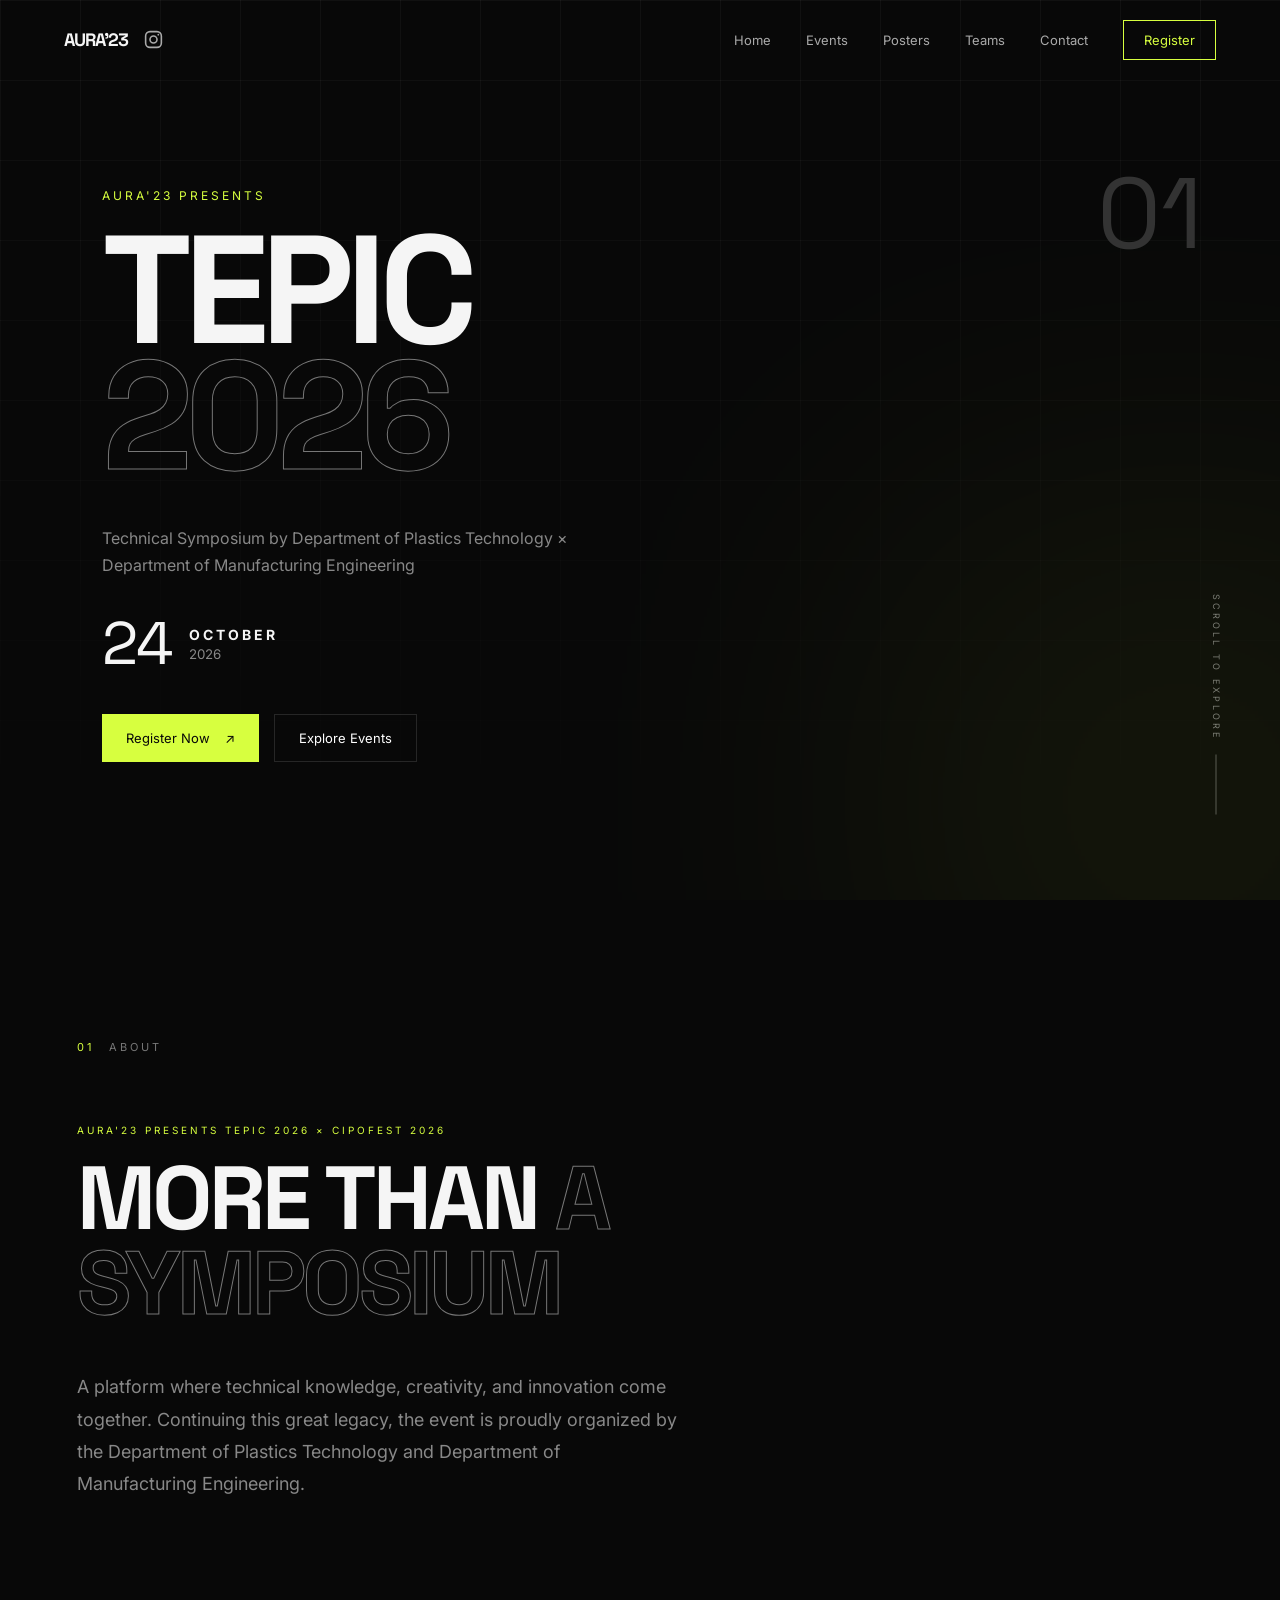
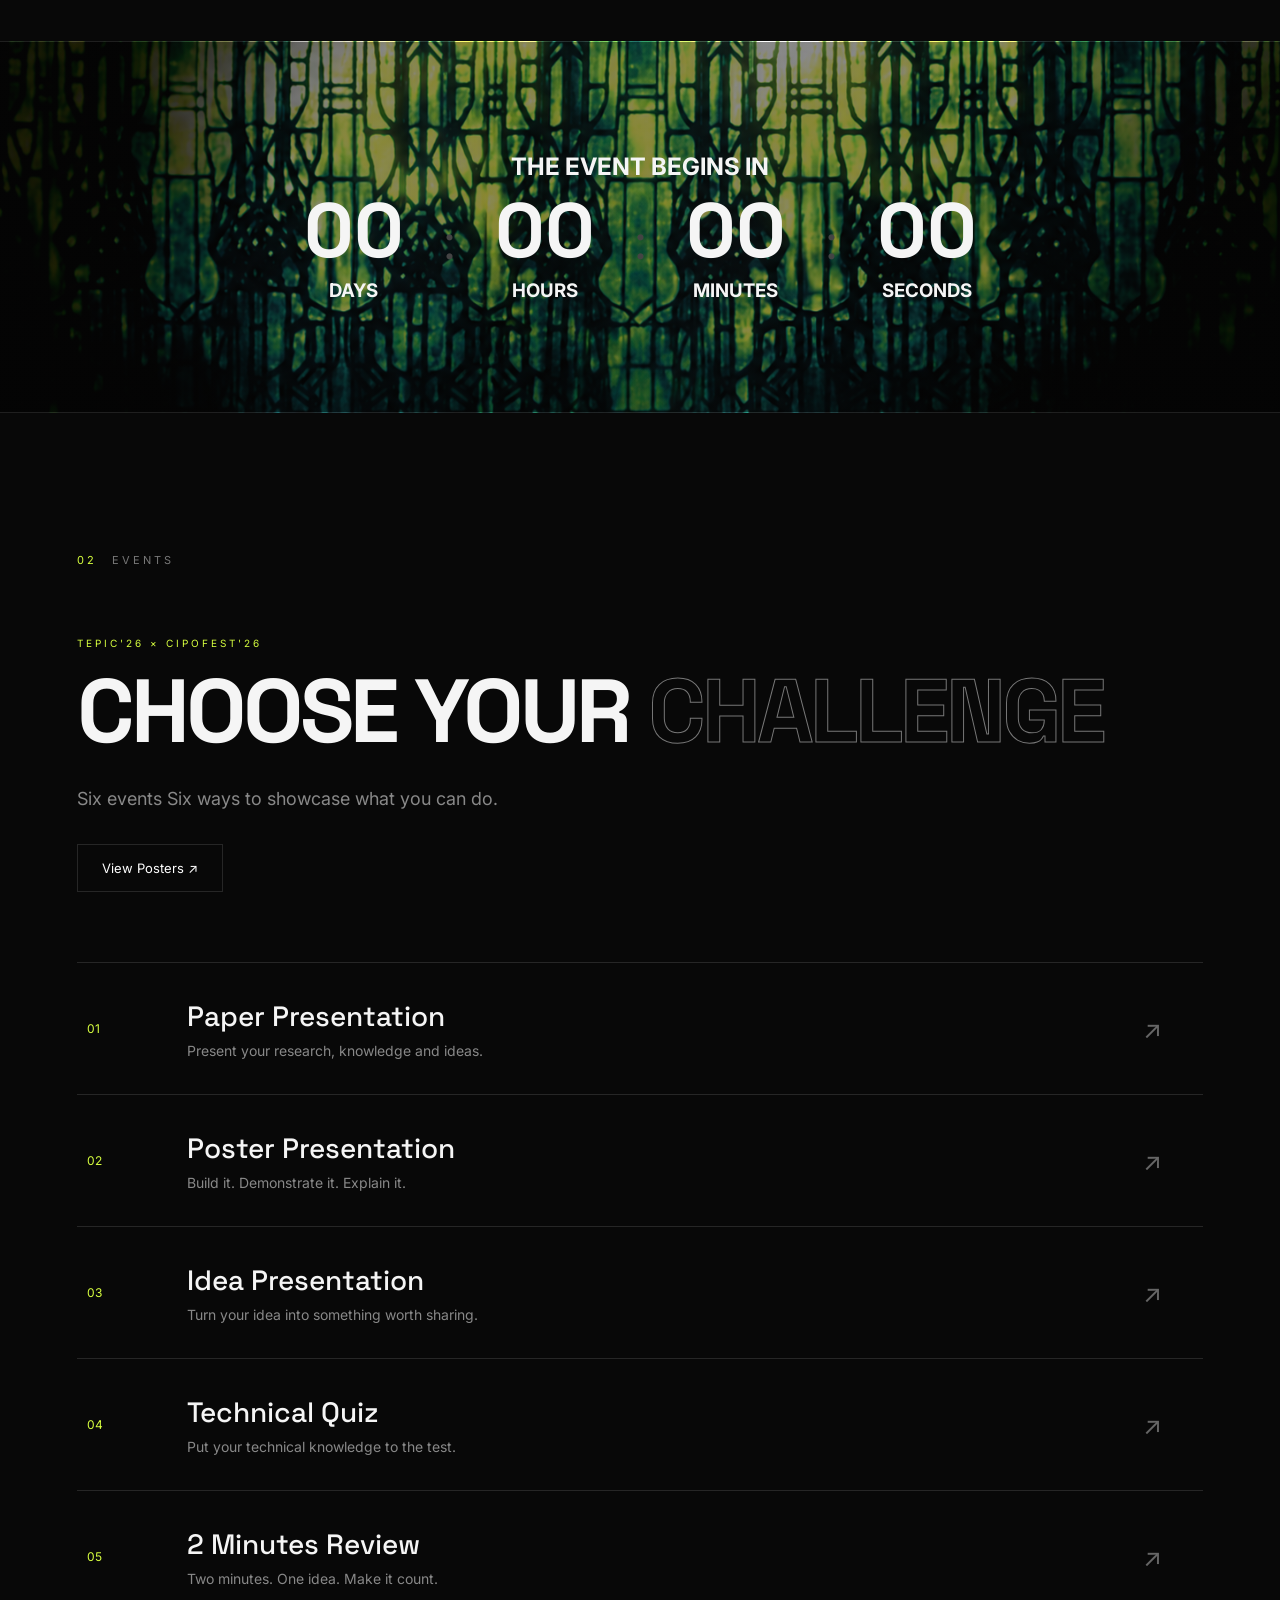
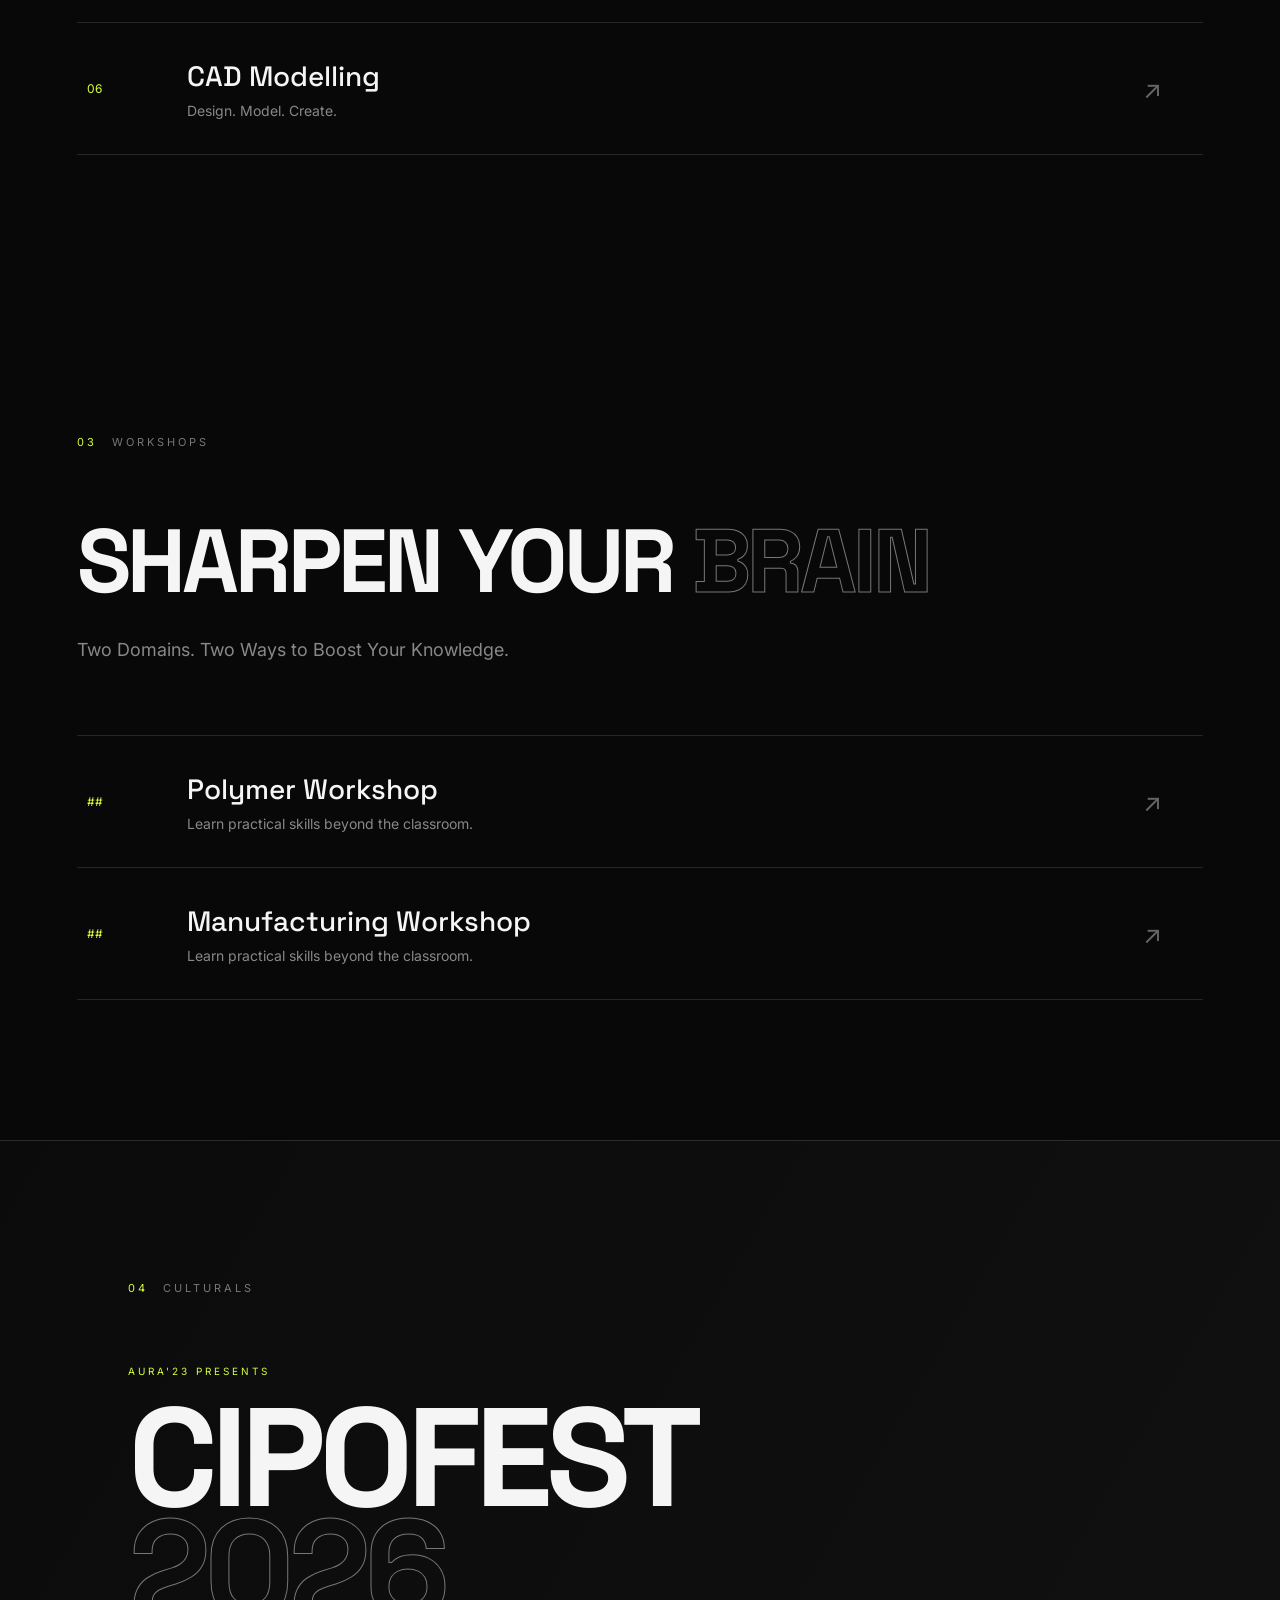
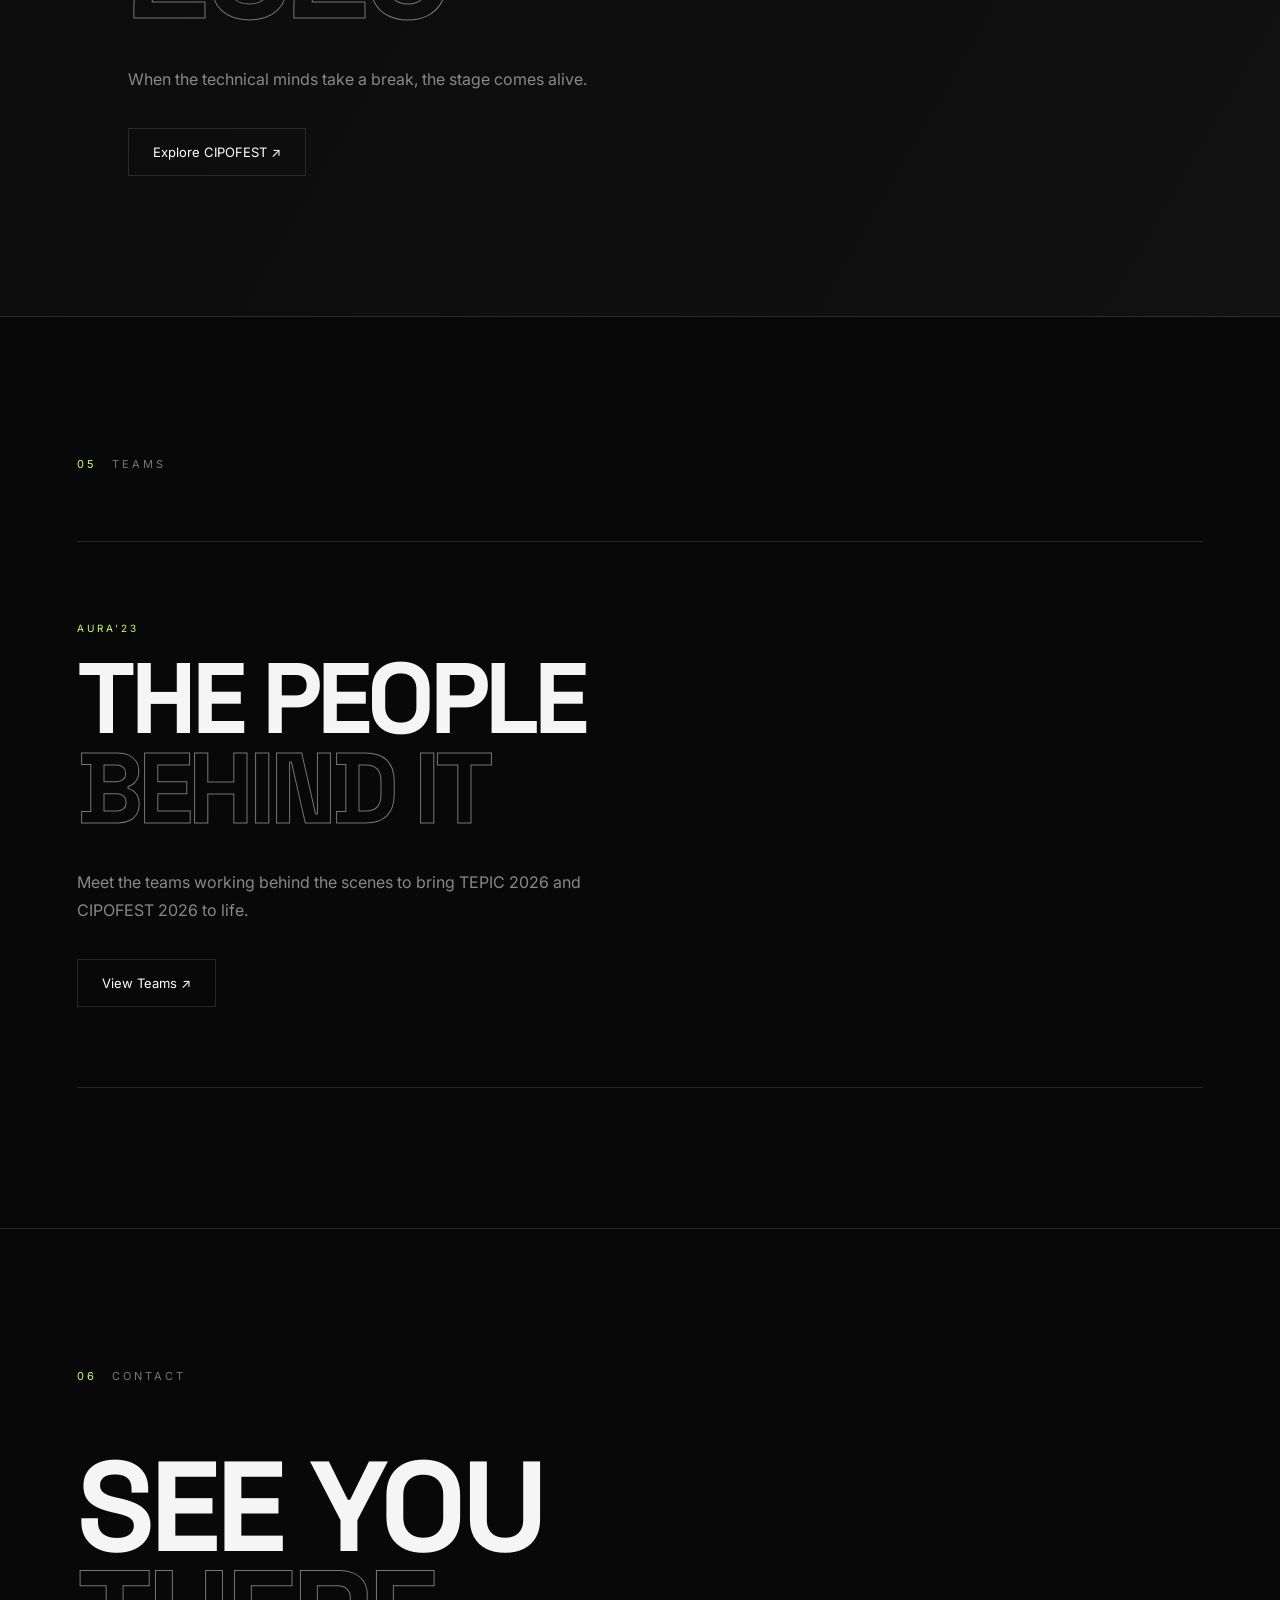
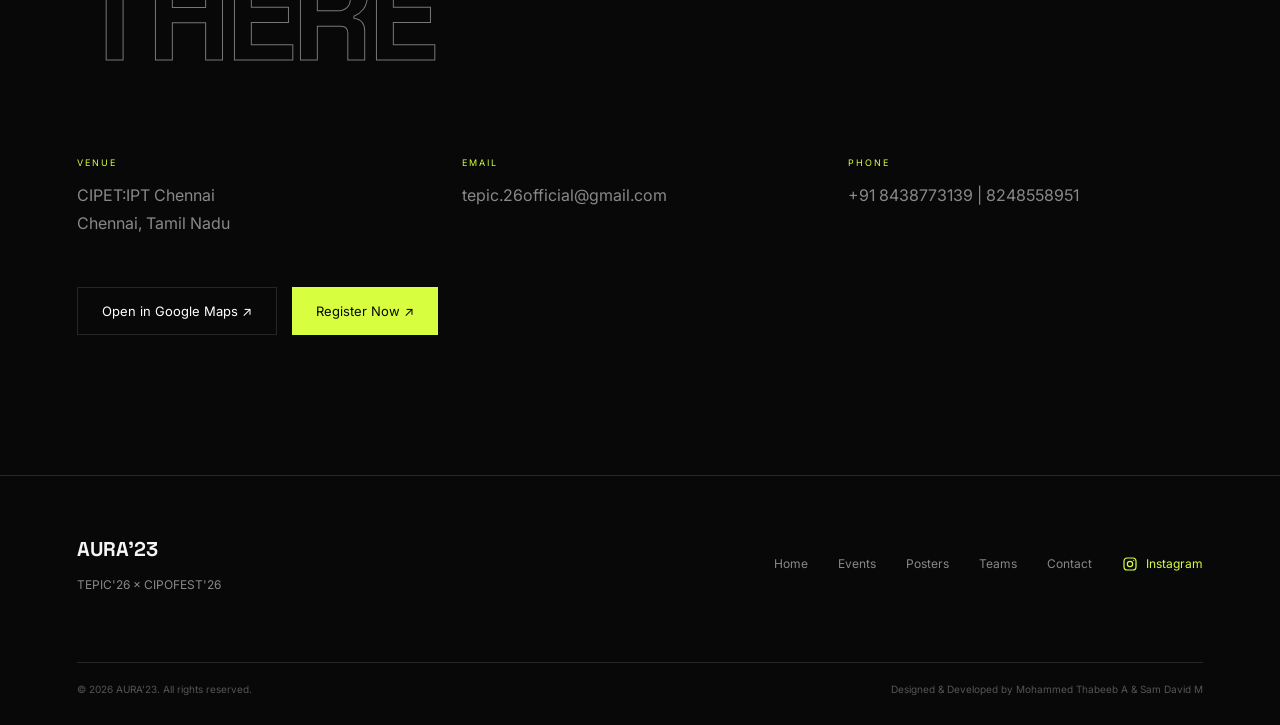
==== commit 1a6efc32: "Update index.html" ====
--- a/index.html
+++ b/index.html
@@ -568,7 +568,7 @@
                 <small>PHONE</small>
 
                 <p>
-                    +91 8778733718
+                    +91 8438773139 | 8248558951
                 </p>
 
             </div>
